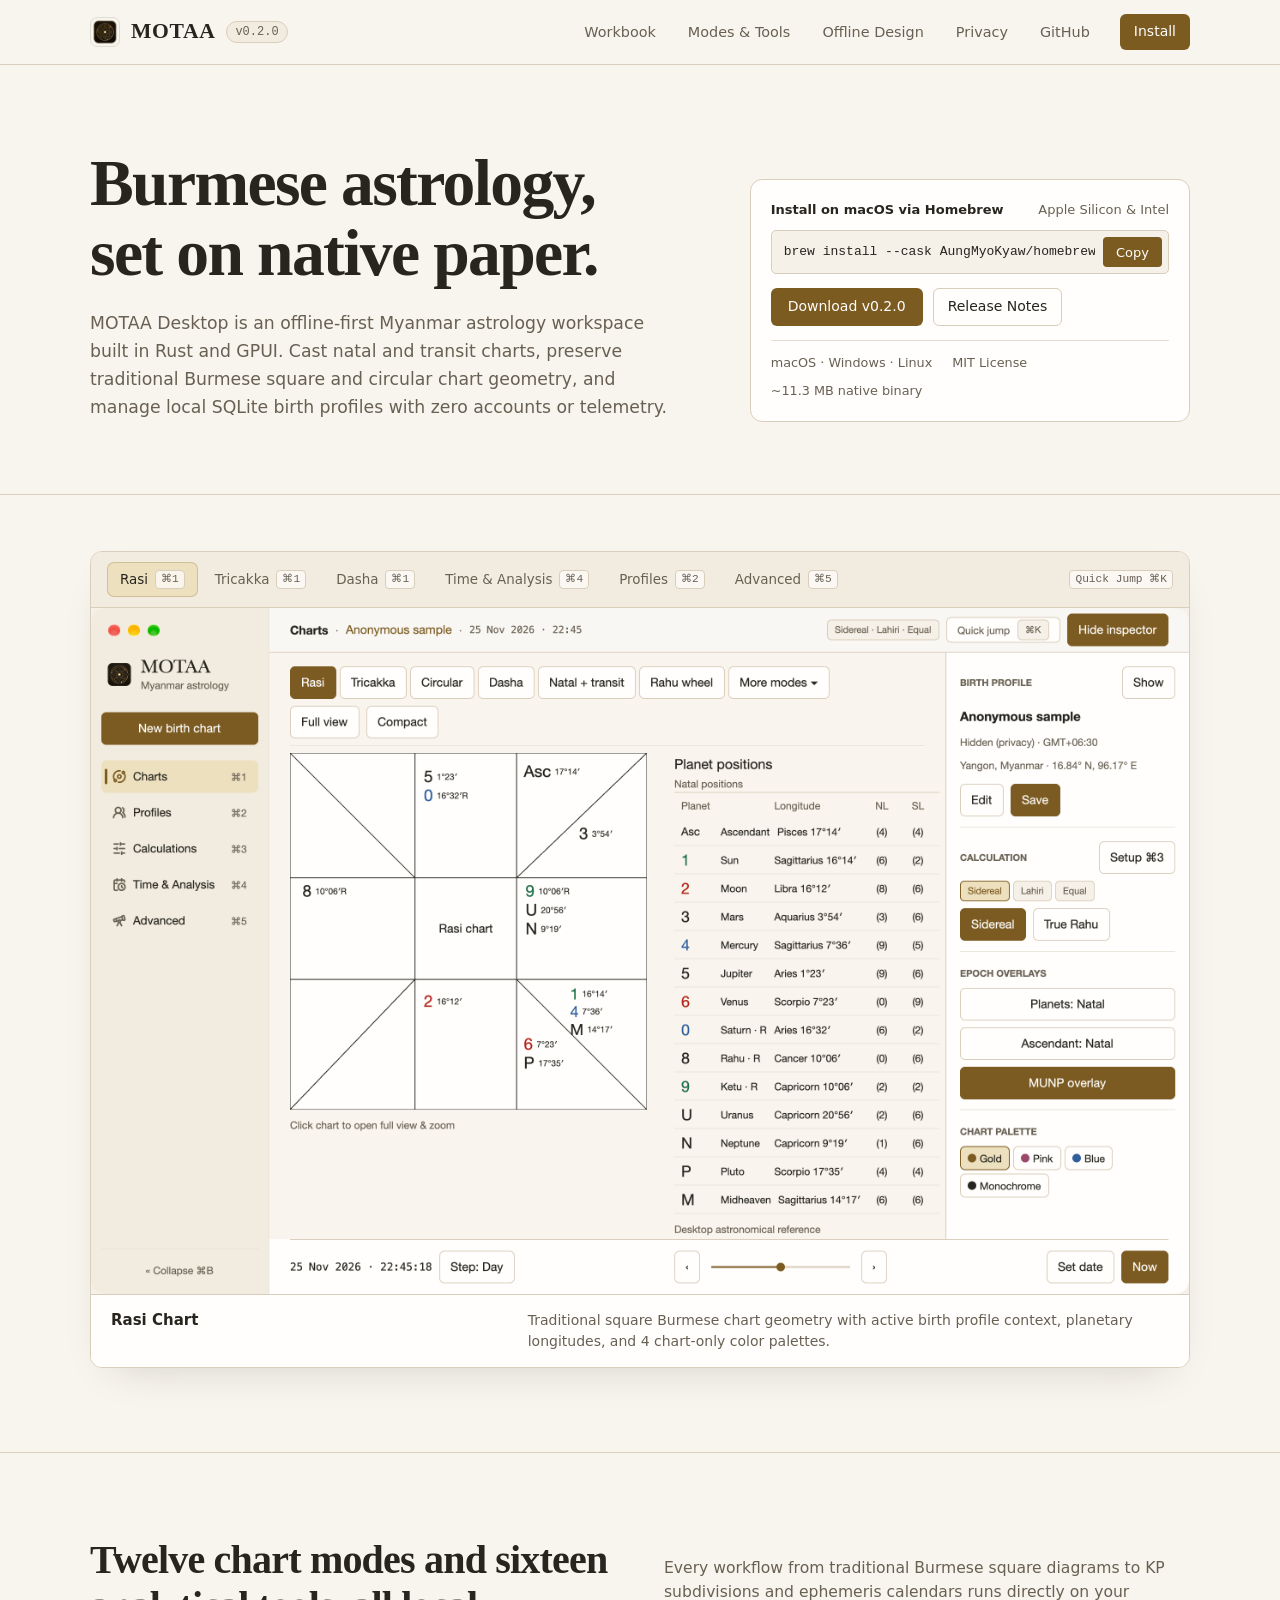
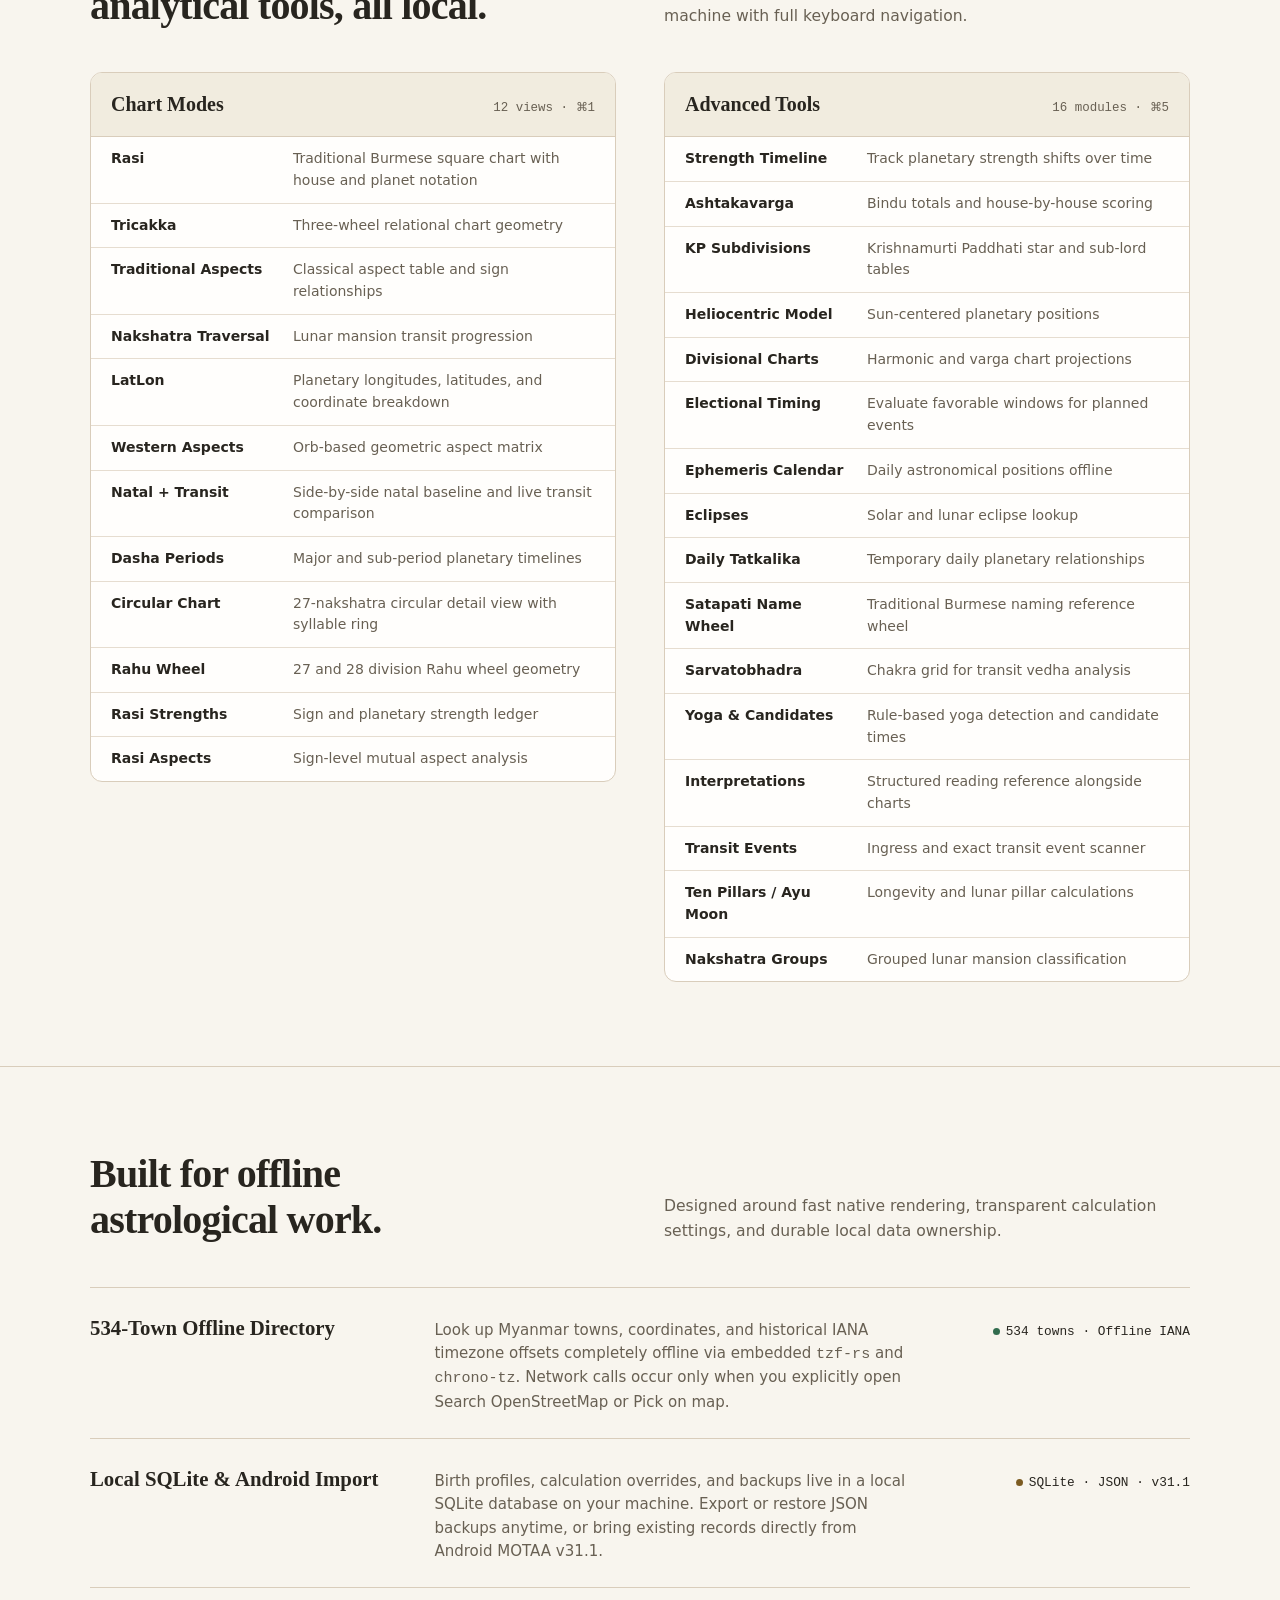
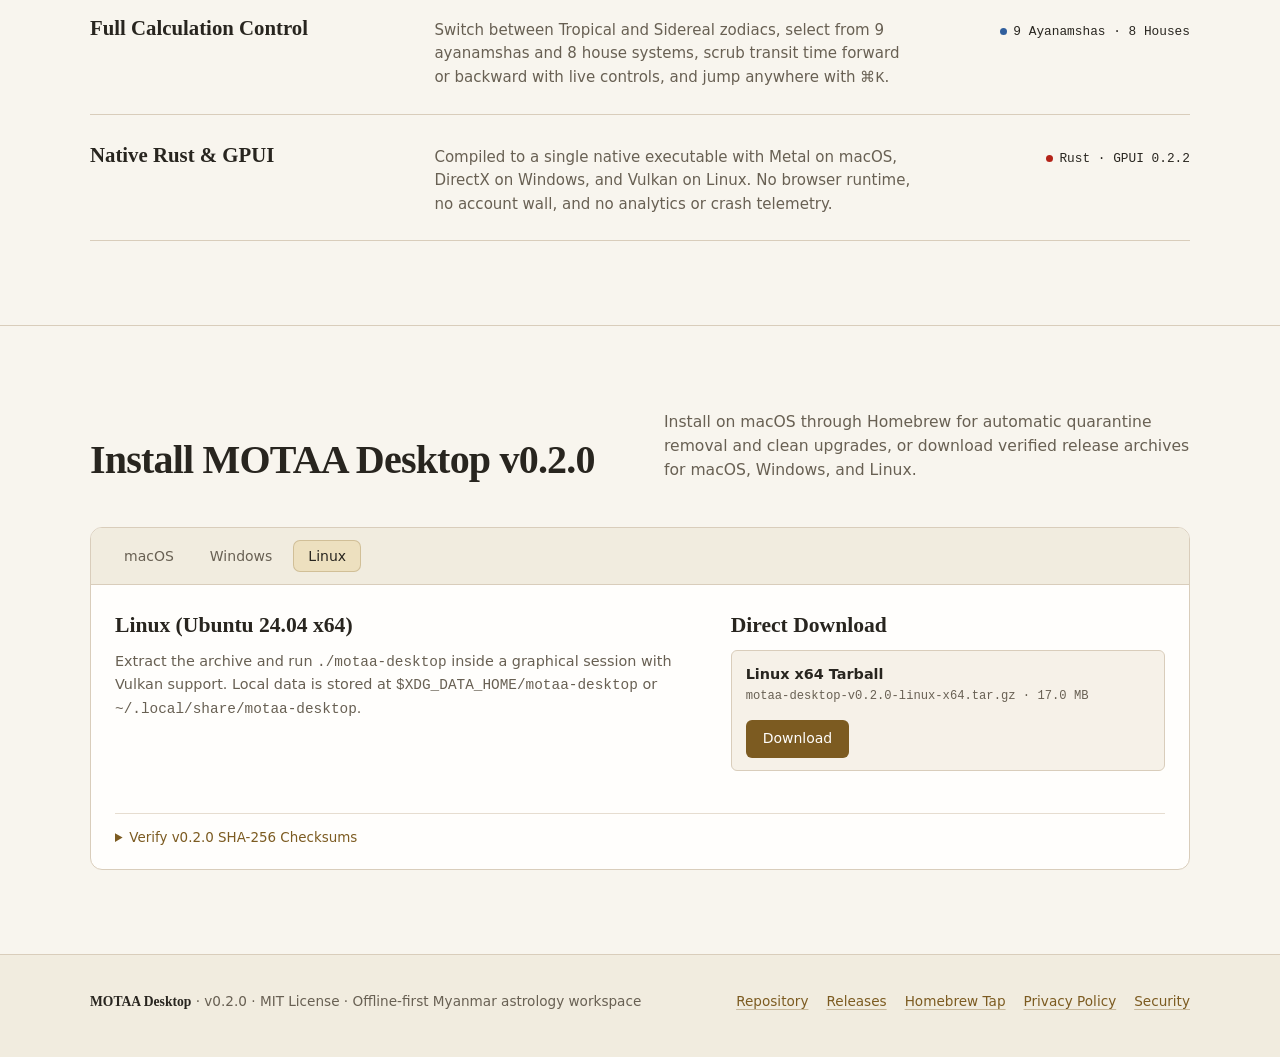
==== site/index.html @ 923d727e "feat(site): add product website and GitHub Pages deployment" ====
<!DOCTYPE html>
<html lang="en">
<head>
  <meta charset="UTF-8">
  <meta name="viewport" content="width=device-width, initial-scale=1.0">
  <title>MOTAA Desktop — Offline-First Myanmar Astrology Workspace</title>
  <meta name="description" content="MOTAA Desktop is a native, offline-first Myanmar astrology workspace built with Rust and GPUI for macOS, Windows, and Linux.">
  <meta property="og:title" content="MOTAA Desktop — Offline-First Myanmar Astrology Workspace">
  <meta property="og:description" content="Traditional Burmese chart geometry, 12 chart modes, 16 advanced tools, and a 534-town offline Myanmar directory in a native Rust and GPUI app.">
  <meta property="og:type" content="website">
  <link rel="icon" type="image/png" href="assets/app-icon-256.png">
  <link rel="stylesheet" href="styles.css">
</head>
<body>
  <header class="masthead">
    <div class="shell masthead-inner">
      <a class="brand" href="./">
        <img class="brand-icon" src="assets/app-icon-256.png" alt="" width="30" height="30">
        <span class="brand-wordmark">MOTAA</span>
        <span class="brand-version">v0.2.0</span>
      </a>
      <nav class="nav" aria-label="Primary">
        <a href="#workbook">Workbook</a>
        <a href="#modes">Modes &amp; Tools</a>
        <a href="#practice">Offline Design</a>
        <a href="privacy.html">Privacy</a>
        <a href="https://github.com/AungMyoKyaw/motaa-desktop" target="_blank" rel="noopener noreferrer">GitHub</a>
        <a class="nav-cta" href="#install">Install</a>
      </nav>
    </div>
  </header>

  <main>
    <section class="hero">
      <div class="shell hero-grid">
        <div>
          <h1>Burmese astrology, set on native paper.</h1>
          <p class="hero-lead">
            MOTAA Desktop is an offline-first Myanmar astrology workspace built in Rust and GPUI.
            Cast natal and transit charts, preserve traditional Burmese square and circular chart geometry,
            and manage local SQLite birth profiles with zero accounts or telemetry.
          </p>
        </div>

        <div class="hero-install-box" aria-label="Quick install">
          <div class="install-label">
            <strong>Install on macOS via Homebrew</strong>
            <span>Apple Silicon &amp; Intel</span>
          </div>
          <div class="brew-command-row">
            <code id="hero-brew-cmd">brew install --cask AungMyoKyaw/homebrew-tap/motaa-desktop</code>
            <button type="button" class="btn btn-copy" data-copy-target="hero-brew-cmd">Copy</button>
          </div>
          <div class="hero-actions">
            <a class="btn btn-primary" href="#install">Download v0.2.0</a>
            <a class="btn btn-secondary" href="https://github.com/AungMyoKyaw/motaa-desktop/releases/tag/v0.2.0" target="_blank" rel="noopener noreferrer">Release Notes</a>
          </div>
          <div class="hero-meta-strip">
            <span>macOS · Windows · Linux</span>
            <span>MIT License</span>
            <span>~11.3 MB native binary</span>
          </div>
        </div>
      </div>
    </section>

    <section id="workbook" class="workbook-section" aria-label="Interactive workspace preview">
      <div class="shell">
        <div class="workbook-frame">
          <div class="workbook-toolbar">
            <div class="workbook-tabs" role="tablist" aria-label="MOTAA Desktop workspaces">
              <button type="button" class="workbook-tab" role="tab" aria-selected="true"
                data-src="assets/01-rasi-chart.png"
                data-alt="MOTAA Desktop showing the traditional Rasi square chart with Burmese planetary notation"
                data-title="Rasi Chart"
                data-desc="Traditional square Burmese chart geometry with active birth profile context, planetary longitudes, and 4 chart-only color palettes.">
                Rasi <span class="kbd">⌘1</span>
              </button>
              <button type="button" class="workbook-tab" role="tab" aria-selected="false"
                data-src="assets/02-tricakka-chart.png"
                data-alt="MOTAA Desktop displaying the Tricakka chart layout and house divisions"
                data-title="Tricakka &amp; Circular Geometry"
                data-desc="Inspect Tricakka divisions, 27-nakshatra circular detail rings, and Rahu wheels without leaving the keyboard.">
                Tricakka <span class="kbd">⌘1</span>
              </button>
              <button type="button" class="workbook-tab" role="tab" aria-selected="false"
                data-src="assets/03-dasha-periods.png"
                data-alt="MOTAA Desktop Dasha periods timeline view showing major and sub-periods"
                data-title="Dasha Periods"
                data-desc="Trace planetary period sequences alongside natal placements with quiet gold row selection and tabular date alignment.">
                Dasha <span class="kbd">⌘1</span>
              </button>
              <button type="button" class="workbook-tab" role="tab" aria-selected="false"
                data-src="assets/04-time-analysis.png"
                data-alt="MOTAA Desktop Time and Analysis view with live transit scrubber"
                data-title="Time &amp; Analysis"
                data-desc="Independent transit and reference time navigator with live scrubbing controls (‹ / › / Now) and reference location override.">
                Time &amp; Analysis <span class="kbd">⌘4</span>
              </button>
              <button type="button" class="workbook-tab" role="tab" aria-selected="false"
                data-src="assets/05-profiles.png"
                data-alt="MOTAA Desktop Birth Profiles library with local SQLite storage"
                data-title="Birth Profiles"
                data-desc="Local SQLite profile library with JSON backup/restore, Android MOTAA v31.1 import, 534-town offline Myanmar directory, and IANA timezone lookup.">
                Profiles <span class="kbd">⌘2</span>
              </button>
              <button type="button" class="workbook-tab" role="tab" aria-selected="false"
                data-src="assets/06-advanced-tools.png"
                data-alt="MOTAA Desktop Advanced Tools workspace showing Ashtakavarga, KP, and ephemeris modules"
                data-title="Advanced Tools"
                data-desc="Sixteen specialized analytical modules including Ashtakavarga, KP subdivisions, Divisional charts, Ephemeris calendar, and Eclipses.">
                Advanced <span class="kbd">⌘5</span>
              </button>
            </div>
            <span class="kbd" title="Open Quick Jump command palette inside MOTAA Desktop">Quick Jump ⌘K</span>
          </div>

          <div class="workbook-stage">
            <img id="workbook-image"
              src="assets/01-rasi-chart.png"
              alt="MOTAA Desktop showing the traditional Rasi square chart with Burmese planetary notation"
              width="1440" height="900">
          </div>

          <div class="workbook-caption">
            <span id="workbook-title" class="workbook-caption-title">Rasi Chart</span>
            <p id="workbook-desc" class="workbook-caption-desc">
              Traditional square Burmese chart geometry with active birth profile context, planetary longitudes, and 4 chart-only color palettes.
            </p>
          </div>
        </div>
      </div>
    </section>

    <section id="modes" class="section">
      <div class="shell">
        <div class="section-head">
          <h2>Twelve chart modes and sixteen analytical tools, all local.</h2>
          <p class="section-intro">
            Every workflow from traditional Burmese square diagrams to KP subdivisions and ephemeris calendars runs directly on your machine with full keyboard navigation.
          </p>
        </div>

        <div class="ledger-grid">
          <div class="ledger">
            <div class="ledger-header">
              <h3>Chart Modes</h3>
              <span class="ledger-count">12 views · ⌘1</span>
            </div>
            <ul class="ledger-list">
              <li><span class="ledger-term">Rasi</span><span class="ledger-detail">Traditional Burmese square chart with house and planet notation</span></li>
              <li><span class="ledger-term">Tricakka</span><span class="ledger-detail">Three-wheel relational chart geometry</span></li>
              <li><span class="ledger-term">Traditional Aspects</span><span class="ledger-detail">Classical aspect table and sign relationships</span></li>
              <li><span class="ledger-term">Nakshatra Traversal</span><span class="ledger-detail">Lunar mansion transit progression</span></li>
              <li><span class="ledger-term">LatLon</span><span class="ledger-detail">Planetary longitudes, latitudes, and coordinate breakdown</span></li>
              <li><span class="ledger-term">Western Aspects</span><span class="ledger-detail">Orb-based geometric aspect matrix</span></li>
              <li><span class="ledger-term">Natal + Transit</span><span class="ledger-detail">Side-by-side natal baseline and live transit comparison</span></li>
              <li><span class="ledger-term">Dasha Periods</span><span class="ledger-detail">Major and sub-period planetary timelines</span></li>
              <li><span class="ledger-term">Circular Chart</span><span class="ledger-detail">27-nakshatra circular detail view with syllable ring</span></li>
              <li><span class="ledger-term">Rahu Wheel</span><span class="ledger-detail">27 and 28 division Rahu wheel geometry</span></li>
              <li><span class="ledger-term">Rasi Strengths</span><span class="ledger-detail">Sign and planetary strength ledger</span></li>
              <li><span class="ledger-term">Rasi Aspects</span><span class="ledger-detail">Sign-level mutual aspect analysis</span></li>
            </ul>
          </div>

          <div class="ledger">
            <div class="ledger-header">
              <h3>Advanced Tools</h3>
              <span class="ledger-count">16 modules · ⌘5</span>
            </div>
            <ul class="ledger-list">
              <li><span class="ledger-term">Strength Timeline</span><span class="ledger-detail">Track planetary strength shifts over time</span></li>
              <li><span class="ledger-term">Ashtakavarga</span><span class="ledger-detail">Bindu totals and house-by-house scoring</span></li>
              <li><span class="ledger-term">KP Subdivisions</span><span class="ledger-detail">Krishnamurti Paddhati star and sub-lord tables</span></li>
              <li><span class="ledger-term">Heliocentric Model</span><span class="ledger-detail">Sun-centered planetary positions</span></li>
              <li><span class="ledger-term">Divisional Charts</span><span class="ledger-detail">Harmonic and varga chart projections</span></li>
              <li><span class="ledger-term">Electional Timing</span><span class="ledger-detail">Evaluate favorable windows for planned events</span></li>
              <li><span class="ledger-term">Ephemeris Calendar</span><span class="ledger-detail">Daily astronomical positions offline</span></li>
              <li><span class="ledger-term">Eclipses</span><span class="ledger-detail">Solar and lunar eclipse lookup</span></li>
              <li><span class="ledger-term">Daily Tatkalika</span><span class="ledger-detail">Temporary daily planetary relationships</span></li>
              <li><span class="ledger-term">Satapati Name Wheel</span><span class="ledger-detail">Traditional Burmese naming reference wheel</span></li>
              <li><span class="ledger-term">Sarvatobhadra</span><span class="ledger-detail">Chakra grid for transit vedha analysis</span></li>
              <li><span class="ledger-term">Yoga &amp; Candidates</span><span class="ledger-detail">Rule-based yoga detection and candidate times</span></li>
              <li><span class="ledger-term">Interpretations</span><span class="ledger-detail">Structured reading reference alongside charts</span></li>
              <li><span class="ledger-term">Transit Events</span><span class="ledger-detail">Ingress and exact transit event scanner</span></li>
              <li><span class="ledger-term">Ten Pillars / Ayu Moon</span><span class="ledger-detail">Longevity and lunar pillar calculations</span></li>
              <li><span class="ledger-term">Nakshatra Groups</span><span class="ledger-detail">Grouped lunar mansion classification</span></li>
            </ul>
          </div>
        </div>
      </div>
    </section>

    <section id="practice" class="section">
      <div class="shell">
        <div class="section-head">
          <h2>Built for offline astrological work.</h2>
          <p class="section-intro">
            Designed around fast native rendering, transparent calculation settings, and durable local data ownership.
          </p>
        </div>

        <div class="practice-rows">
          <div class="practice-row">
            <h3>534-Town Offline Directory</h3>
            <p>
              Look up Myanmar towns, coordinates, and historical IANA timezone offsets completely offline via embedded
              <code>tzf-rs</code> and <code>chrono-tz</code>. Network calls occur only when you explicitly open
              Search OpenStreetMap or Pick on map.
            </p>
            <div class="practice-spec"><span class="spec-dot spec-dot--green"></span>534 towns · Offline IANA</div>
          </div>

          <div class="practice-row">
            <h3>Local SQLite &amp; Android Import</h3>
            <p>
              Birth profiles, calculation overrides, and backups live in a local SQLite database on your machine.
              Export or restore JSON backups anytime, or bring existing records directly from Android MOTAA v31.1.
            </p>
            <div class="practice-spec"><span class="spec-dot spec-dot--gold"></span>SQLite · JSON · v31.1</div>
          </div>

          <div class="practice-row">
            <h3>Full Calculation Control</h3>
            <p>
              Switch between Tropical and Sidereal zodiacs, select from 9 ayanamshas and 8 house systems,
              scrub transit time forward or backward with live controls, and jump anywhere with <code>⌘K</code>.
            </p>
            <div class="practice-spec"><span class="spec-dot spec-dot--blue"></span>9 Ayanamshas · 8 Houses</div>
          </div>

          <div class="practice-row">
            <h3>Native Rust &amp; GPUI</h3>
            <p>
              Compiled to a single native executable with Metal on macOS, DirectX on Windows, and Vulkan on Linux.
              No browser runtime, no account wall, and no analytics or crash telemetry.
            </p>
            <div class="practice-spec"><span class="spec-dot spec-dot--red"></span>Rust · GPUI 0.2.2</div>
          </div>
        </div>
      </div>
    </section>

    <section id="install" class="section">
      <div class="shell">
        <div class="section-head">
          <h2>Install MOTAA Desktop v0.2.0</h2>
          <p class="section-intro">
            Install on macOS through Homebrew for automatic quarantine removal and clean upgrades, or download verified release archives for macOS, Windows, and Linux.
          </p>
        </div>

        <div class="install-panel">
          <div class="os-tabs" role="tablist" aria-label="Operating system downloads">
            <button type="button" class="os-tab" role="tab" id="tab-macos" aria-selected="true" aria-controls="panel-macos" data-os="macos">macOS</button>
            <button type="button" class="os-tab" role="tab" id="tab-windows" aria-selected="false" aria-controls="panel-windows" data-os="windows">Windows</button>
            <button type="button" class="os-tab" role="tab" id="tab-linux" aria-selected="false" aria-controls="panel-linux" data-os="linux">Linux</button>
          </div>

          <div class="os-panel" id="panel-macos" role="tabpanel" aria-labelledby="tab-macos">
            <div class="os-grid">
              <div>
                <h3>Homebrew (Recommended)</h3>
                <p>
                  Installs <code>MOTAA Desktop.app</code> for Apple Silicon or Intel, verifies the release SHA-256 checksum,
                  and clears the macOS quarantine attribute automatically during postflight.
                </p>
                <div class="brew-command-row">
                  <code id="panel-brew-cmd">brew install --cask AungMyoKyaw/homebrew-tap/motaa-desktop</code>
                  <button type="button" class="btn btn-copy" data-copy-target="panel-brew-cmd">Copy</button>
                </div>
                <p style="margin-top: 12px; font-size: 0.84rem;">
                  Upgrade later with <code>brew upgrade --cask AungMyoKyaw/homebrew-tap/motaa-desktop</code>.
                  Also listed on <a href="https://aungmyokyaw.github.io/homebrew-tap/" target="_blank" rel="noopener noreferrer">AungMyoKyaw/homebrew-tap</a>.
                </p>
              </div>

              <div>
                <h3>Direct Archives</h3>
                <div class="asset-list">
                  <div class="asset-row">
                    <div class="asset-info">
                      <span class="asset-name">macOS Apple Silicon (arm64)</span>
                      <span class="asset-meta">motaa-desktop-v0.2.0-macos-arm64.zip · 11.3 MB</span>
                    </div>
                    <a class="btn btn-secondary" href="https://github.com/AungMyoKyaw/motaa-desktop/releases/download/v0.2.0/motaa-desktop-v0.2.0-macos-arm64.zip">Download</a>
                  </div>
                  <div class="asset-row">
                    <div class="asset-info">
                      <span class="asset-name">macOS Intel (x64)</span>
                      <span class="asset-meta">motaa-desktop-v0.2.0-macos-x64.zip · 11.7 MB</span>
                    </div>
                    <a class="btn btn-secondary" href="https://github.com/AungMyoKyaw/motaa-desktop/releases/download/v0.2.0/motaa-desktop-v0.2.0-macos-x64.zip">Download</a>
                  </div>
                </div>
                <div class="note-box" style="margin-top: 12px;">
                  <strong>Ad-hoc signed builds:</strong> If you download a ZIP directly instead of using Homebrew,
                  macOS Gatekeeper may require approval in <strong>System Settings → Privacy &amp; Security → Open Anyway</strong>.
                </div>
              </div>
            </div>
          </div>

          <div class="os-panel" id="panel-windows" role="tabpanel" aria-labelledby="tab-windows" hidden>
            <div class="os-grid">
              <div>
                <h3>Windows x64</h3>
                <p>
                  Extract the portable ZIP and run <code>motaa-desktop.exe</code>, or install via the MSIX package.
                  Local profiles are stored in <code>%LOCALAPPDATA%\MOTAA Desktop</code>.
                </p>
                <div class="note-box">
                  <strong>SmartScreen note:</strong> Unsigned portable builds may prompt Windows SmartScreen on first launch.
                  Choose <strong>More info → Run anyway</strong> after verifying the SHA-256 checksum below.
                </div>
              </div>

              <div>
                <h3>Direct Downloads</h3>
                <div class="asset-list">
                  <div class="asset-row">
                    <div class="asset-info">
                      <span class="asset-name">Windows x64 Portable ZIP</span>
                      <span class="asset-meta">motaa-desktop-v0.2.0-windows-x64.zip · 12.1 MB</span>
                    </div>
                    <a class="btn btn-primary" href="https://github.com/AungMyoKyaw/motaa-desktop/releases/download/v0.2.0/motaa-desktop-v0.2.0-windows-x64.zip">Download</a>
                  </div>
                  <div class="asset-row">
                    <div class="asset-info">
                      <span class="asset-name">Windows x64 MSIX Package</span>
                      <span class="asset-meta">motaa-desktop-v0.2.0-windows-x64.msix · 12.2 MB</span>
                    </div>
                    <a class="btn btn-secondary" href="https://github.com/AungMyoKyaw/motaa-desktop/releases/download/v0.2.0/motaa-desktop-v0.2.0-windows-x64.msix">Download</a>
                  </div>
                </div>
              </div>
            </div>
          </div>

          <div class="os-panel" id="panel-linux" role="tabpanel" aria-labelledby="tab-linux" hidden>
            <div class="os-grid">
              <div>
                <h3>Linux (Ubuntu 24.04 x64)</h3>
                <p>
                  Extract the archive and run <code>./motaa-desktop</code> inside a graphical session with Vulkan support.
                  Local data is stored at <code>$XDG_DATA_HOME/motaa-desktop</code> or <code>~/.local/share/motaa-desktop</code>.
                </p>
              </div>

              <div>
                <h3>Direct Download</h3>
                <div class="asset-list">
                  <div class="asset-row">
                    <div class="asset-info">
                      <span class="asset-name">Linux x64 Tarball</span>
                      <span class="asset-meta">motaa-desktop-v0.2.0-linux-x64.tar.gz · 17.0 MB</span>
                    </div>
                    <a class="btn btn-primary" href="https://github.com/AungMyoKyaw/motaa-desktop/releases/download/v0.2.0/motaa-desktop-v0.2.0-linux-x64.tar.gz">Download</a>
                  </div>
                </div>
              </div>
            </div>
          </div>

          <div style="padding: 0 24px 20px;">
            <details class="checksum-details">
              <summary>Verify v0.2.0 SHA-256 Checksums</summary>
              <pre class="checksum-pre">3d6e66aac412f4d4b8e61780b61dd217d8e90553f00c2dbfd68cd8252452b870  motaa-desktop-v0.2.0-macos-arm64.zip
81d60bdaf6c725efa5a3256e40a90727ca1bb7e44327f8f98810f52f9bcac150  motaa-desktop-v0.2.0-macos-x64.zip
9434c10c971d588457765ca9ede309fd4570d37bdb69b88cc7ac5bf2fdc9dfe6  motaa-desktop-v0.2.0-windows-x64.zip
8c429da8f8c7c631980e578df3fe6354d46aff450fde118a2ea4f104a071a605  motaa-desktop-v0.2.0-windows-x64.msix
eeba48a86d2161e7c3214bb5e9fef02394b1238e09f61f01e2ce0f6cace384b2  motaa-desktop-v0.2.0-linux-x64.tar.gz</pre>
            </details>
          </div>
        </div>
      </div>
    </section>
  </main>

  <footer class="colophon">
    <div class="shell colophon-inner">
      <div>
        <strong style="font-family: var(--font-wordmark); color: var(--ink);">MOTAA Desktop</strong>
        · v0.2.0 · MIT License · Offline-first Myanmar astrology workspace
      </div>
      <div class="colophon-links">
        <a href="https://github.com/AungMyoKyaw/motaa-desktop" target="_blank" rel="noopener noreferrer">Repository</a>
        <a href="https://github.com/AungMyoKyaw/motaa-desktop/releases" target="_blank" rel="noopener noreferrer">Releases</a>
        <a href="https://aungmyokyaw.github.io/homebrew-tap/" target="_blank" rel="noopener noreferrer">Homebrew Tap</a>
        <a href="privacy.html">Privacy Policy</a>
        <a href="https://github.com/AungMyoKyaw/motaa-desktop/blob/master/SECURITY.md" target="_blank" rel="noopener noreferrer">Security</a>
      </div>
    </div>
  </footer>

  <script src="app.js" defer></script>
</body>
</html>
---- site/styles.css ----
/* MOTAA Desktop — The Desktop Chart Workbook (DESIGN.md) */
:root {
  --bg: #F8F5EE;
  --paper: #FFFEFC;
  --rail: #F1ECDF;
  --soft: #F6F1E8;
  --ink: #28251F;
  --muted: #686053;
  --line: #D9CDBB;
  --line-subtle: #E6DDD0;
  --primary: #7C5B21;
  --primary-hover: #694A17;
  --primary-pressed: #523A13;
  --selected: #EDE0BF;
  --data-red: #B42318;
  --data-green: #326C4E;
  --data-blue: #315F9D;
  --focus: #7C5B21;
  --font-wordmark: "Baskerville", "Iowan Old Style", "Palatino Linotype", Georgia, serif;
  --font-body: "Helvetica Neue", -apple-system, BlinkMacSystemFont, "Myanmar Sangam MN", system-ui, sans-serif;
  --font-mono: ui-monospace, "SF Mono", "JetBrains Mono", Menlo, Monaco, Consolas, monospace;
  --radius-control: 6px;
  --radius-field: 5px;
  --radius-nav: 7px;
  --radius-panel: 12px;
  --max-width: 1180px;
  --gutter: clamp(20px, 4vw, 40px);
}
*, *::before, *::after { box-sizing: border-box; }
html {
  scroll-behavior: smooth;
  background-color: var(--bg);
  color: var(--ink);
  font-family: var(--font-body);
  font-size: 16px;
  line-height: 1.55;
  -webkit-font-smoothing: antialiased;
  text-rendering: optimizeLegibility;
}
body { margin: 0; background-color: var(--bg); color: var(--ink); min-height: 100vh; }
::selection { background-color: var(--selected); color: var(--ink); }
::-webkit-scrollbar { width: 10px; height: 10px; }
::-webkit-scrollbar-track { background: var(--rail); }
::-webkit-scrollbar-thumb { background: var(--line); border: 2px solid var(--rail); border-radius: 999px; }
::-webkit-scrollbar-thumb:hover { background: var(--primary); }
:focus-visible { outline: 2px solid var(--focus); outline-offset: 2px; }
a {
  color: var(--primary);
  text-decoration: underline;
  text-decoration-color: rgba(124, 91, 33, 0.35);
  text-underline-offset: 3px;
  transition: color 140ms ease, text-decoration-color 140ms ease;
}
a:hover { color: var(--primary-hover); text-decoration-color: var(--primary-hover); }
.shell { width: 100%; max-width: var(--max-width); margin: 0 auto; padding-inline: var(--gutter); }

/* Masthead */
.masthead {
  position: sticky; top: 0; z-index: 40;
  background-color: rgba(248, 245, 238, 0.94);
  backdrop-filter: blur(8px);
  -webkit-backdrop-filter: blur(8px);
  border-bottom: 1px solid var(--line);
}
.masthead-inner { display: flex; align-items: center; justify-content: space-between; gap: 20px; min-height: 64px; }
.brand { display: inline-flex; align-items: center; gap: 11px; text-decoration: none; color: var(--ink); }
.brand:hover { color: var(--ink); }
.brand-icon { width: 30px; height: 30px; border-radius: 7px; display: block; border: 1px solid rgba(40, 37, 31, 0.12); }
.brand-wordmark { font-family: var(--font-wordmark); font-size: 1.35rem; font-weight: 600; letter-spacing: 0.03em; line-height: 1; }
.brand-version {
  font-family: var(--font-mono); font-variant-numeric: tabular-nums; font-size: 0.75rem;
  color: var(--muted); background: var(--rail); border: 1px solid var(--line);
  border-radius: 999px; padding: 2px 8px; line-height: 1.4;
}
.nav { display: flex; align-items: center; gap: clamp(14px, 2.2vw, 28px); flex-wrap: wrap; }
.nav a { color: var(--muted); text-decoration: none; font-size: 0.9rem; font-weight: 500; padding: 6px 2px; }
.nav a:hover { color: var(--ink); }
.nav a.nav-cta {
  color: var(--paper); background-color: var(--primary);
  padding: 7px 14px; border-radius: var(--radius-control); font-size: 0.875rem;
}
.nav a.nav-cta:hover { background-color: var(--primary-hover); color: var(--paper); }

/* Hero */
.hero { padding-top: clamp(44px, 7vw, 84px); padding-bottom: clamp(40px, 6vw, 72px); border-bottom: 1px solid var(--line); }
.hero-grid { display: grid; grid-template-columns: minmax(0, 1.15fr) minmax(0, 0.85fr); gap: clamp(28px, 5vw, 64px); align-items: end; }
.hero h1 {
  font-family: var(--font-wordmark); font-size: clamp(2.4rem, 5.2vw, 4.1rem);
  font-weight: 600; line-height: 1.06; letter-spacing: -0.025em; margin: 0; color: var(--ink); text-wrap: balance;
}
.hero-lead { margin: 22px 0 0; max-width: 58ch; font-size: clamp(1rem, 1.35vw, 1.125rem); line-height: 1.62; color: var(--muted); }
.hero-install-box { background: var(--paper); border: 1px solid var(--line); border-radius: var(--radius-panel); padding: 20px; }
.install-label { display: flex; align-items: center; justify-content: space-between; gap: 12px; margin-bottom: 10px; font-size: 0.8125rem; color: var(--muted); }
.install-label strong { color: var(--ink); font-weight: 600; }
.brew-command-row {
  display: flex; align-items: stretch; gap: 8px;
  background: var(--soft); border: 1px solid var(--line); border-radius: var(--radius-field);
  padding: 6px 6px 6px 12px;
}
.brew-command-row code {
  flex: 1; min-width: 0; overflow-x: auto; white-space: nowrap;
  font-family: var(--font-mono); font-size: 0.8125rem; line-height: 30px; color: var(--ink); scrollbar-width: none;
}
.brew-command-row code::-webkit-scrollbar { display: none; }
.btn {
  display: inline-flex; align-items: center; justify-content: center; gap: 8px;
  font-family: var(--font-body); font-size: 0.875rem; font-weight: 500;
  border-radius: var(--radius-control); cursor: pointer; border: 1px solid transparent;
  text-decoration: none; transition: background-color 140ms ease, border-color 140ms ease, color 140ms ease, transform 120ms ease;
}
.btn:active { transform: translateY(1px); }
.btn-primary { background-color: var(--primary); color: var(--paper); height: 38px; padding: 0 16px; }
.btn-primary:hover { background-color: var(--primary-hover); color: var(--paper); }
.btn-secondary { background-color: var(--paper); color: var(--ink); border-color: var(--line); height: 38px; padding: 0 14px; }
.btn-secondary:hover { background-color: var(--rail); color: var(--ink); }
.btn-copy { height: 30px; padding: 0 12px; font-size: 0.8125rem; background: var(--primary); color: var(--paper); border-radius: 4px; flex-shrink: 0; }
.btn-copy:hover { background: var(--primary-hover); }
.btn-copy[data-copied="true"] { background: var(--data-green); }
.hero-actions { display: flex; flex-wrap: wrap; gap: 10px; margin-top: 14px; }
.hero-meta-strip {
  display: flex; flex-wrap: wrap; gap: 8px 20px; margin-top: 14px; padding-top: 12px;
  border-top: 1px solid var(--line-subtle); font-size: 0.8rem; color: var(--muted); font-variant-numeric: tabular-nums;
}

/* Workbook Showcase */
.workbook-section { padding-top: clamp(32px, 5vw, 56px); padding-bottom: clamp(48px, 7vw, 84px); border-bottom: 1px solid var(--line); }
.workbook-frame {
  background: var(--paper); border: 1px solid var(--line); border-radius: var(--radius-panel);
  overflow: hidden; box-shadow: 0 18px 42px -24px rgba(40, 37, 31, 0.22);
}
.workbook-toolbar {
  display: flex; align-items: center; justify-content: space-between; gap: 16px;
  padding: 10px 16px; background: var(--rail); border-bottom: 1px solid var(--line); flex-wrap: wrap;
}
.workbook-tabs { display: flex; align-items: center; gap: 4px; flex-wrap: wrap; }
.workbook-tab {
  display: inline-flex; align-items: center; gap: 7px; padding: 7px 12px;
  border-radius: var(--radius-nav); border: 1px solid transparent; background: transparent;
  color: var(--muted); font-family: var(--font-body); font-size: 0.84rem; font-weight: 500; cursor: pointer;
  transition: background-color 140ms ease, color 140ms ease, border-color 140ms ease;
}
.workbook-tab:hover { color: var(--ink); background: rgba(237, 224, 191, 0.45); }
.workbook-tab[aria-selected="true"] { background: var(--selected); color: var(--ink); border-color: rgba(124, 91, 33, 0.25); }
.kbd {
  font-family: var(--font-mono); font-size: 0.7rem; font-variant-numeric: tabular-nums; color: var(--muted);
  background: rgba(255, 254, 252, 0.72); border: 1px solid var(--line); border-radius: 4px; padding: 1px 5px; line-height: 1.3;
}
.workbook-stage { position: relative; background: var(--soft); aspect-ratio: 16 / 10; overflow: hidden; }
.workbook-stage img {
  width: 100%; height: 100%; object-fit: cover; object-position: top center; display: block;
  transition: opacity 220ms cubic-bezier(0.16, 1, 0.3, 1);
}
.workbook-stage img.is-fading { opacity: 0.35; }
.workbook-caption {
  display: flex; align-items: baseline; justify-content: space-between; gap: 16px;
  padding: 14px 20px; background: var(--paper); border-top: 1px solid var(--line); flex-wrap: wrap;
}
.workbook-caption-title { font-weight: 600; font-size: 0.9375rem; color: var(--ink); }
.workbook-caption-desc { margin: 0; font-size: 0.875rem; color: var(--muted); max-width: 72ch; }

/* Sections & Ledgers */
.section { padding-block: clamp(48px, 7vw, 84px); border-bottom: 1px solid var(--line); }
.section-head {
  display: grid; grid-template-columns: minmax(0, 1fr) minmax(0, 1fr);
  gap: clamp(16px, 4vw, 48px); align-items: end; margin-bottom: clamp(28px, 4vw, 44px);
}
.section h2 {
  font-family: var(--font-wordmark); font-size: clamp(1.75rem, 3.2vw, 2.5rem);
  font-weight: 600; line-height: 1.14; letter-spacing: -0.02em; margin: 0; color: var(--ink); text-wrap: balance;
}
.section-intro { margin: 0; color: var(--muted); font-size: 0.975rem; max-width: 60ch; }
.ledger-grid { display: grid; grid-template-columns: repeat(2, minmax(0, 1fr)); gap: clamp(24px, 4vw, 48px); align-items: start; }
.ledger { background: var(--paper); border: 1px solid var(--line); border-radius: var(--radius-panel); overflow: hidden; }
.ledger-header {
  display: flex; align-items: baseline; justify-content: space-between; gap: 12px;
  padding: 16px 20px; background: var(--rail); border-bottom: 1px solid var(--line);
}
.ledger-header h3 { font-family: var(--font-wordmark); font-size: 1.25rem; font-weight: 600; margin: 0; color: var(--ink); }
.ledger-count { font-family: var(--font-mono); font-variant-numeric: tabular-nums; font-size: 0.78rem; color: var(--muted); }
.ledger-list { list-style: none; margin: 0; padding: 0; }
.ledger-list li {
  display: grid; grid-template-columns: minmax(0, 170px) minmax(0, 1fr); gap: 12px;
  padding: 11px 20px; border-bottom: 1px solid var(--line-subtle); font-size: 0.875rem; align-items: baseline;
}
.ledger-list li:last-child { border-bottom: none; }
.ledger-term { font-weight: 600; color: var(--ink); }
.ledger-detail { color: var(--muted); }

/* Practice Rows */
.practice-rows { border-top: 1px solid var(--line); }
.practice-row {
  display: grid; grid-template-columns: minmax(0, 0.9fr) minmax(0, 1.4fr) minmax(0, 0.7fr);
  gap: clamp(16px, 3vw, 36px); padding-block: 24px; border-bottom: 1px solid var(--line); align-items: baseline;
}
.practice-row h3 { font-family: var(--font-wordmark); font-size: 1.3rem; font-weight: 600; margin: 0; color: var(--ink); }
.practice-row p { margin: 0; color: var(--muted); font-size: 0.94rem; max-width: 62ch; }
.practice-spec { font-family: var(--font-mono); font-variant-numeric: tabular-nums; font-size: 0.8rem; color: var(--ink); text-align: right; }
.spec-dot { display: inline-block; width: 7px; height: 7px; border-radius: 50%; margin-right: 6px; vertical-align: middle; }
.spec-dot--green { background-color: var(--data-green); }
.spec-dot--blue { background-color: var(--data-blue); }
.spec-dot--gold { background-color: var(--primary); }
.spec-dot--red { background-color: var(--data-red); }

/* Install Panel */
.install-panel { background: var(--paper); border: 1px solid var(--line); border-radius: var(--radius-panel); overflow: hidden; }
.os-tabs { display: flex; align-items: center; gap: 6px; padding: 12px 18px; background: var(--rail); border-bottom: 1px solid var(--line); flex-wrap: wrap; }
.os-tab {
  padding: 7px 14px; border-radius: var(--radius-nav); border: 1px solid transparent; background: transparent;
  color: var(--muted); font-family: var(--font-body); font-size: 0.875rem; font-weight: 500; cursor: pointer;
}
.os-tab:hover { color: var(--ink); background: rgba(237, 224, 191, 0.45); }
.os-tab[aria-selected="true"] { background: var(--selected); color: var(--ink); border-color: rgba(124, 91, 33, 0.25); }
.os-panel { padding: 24px; }
.os-panel[hidden] { display: none; }
.os-grid { display: grid; grid-template-columns: minmax(0, 1.15fr) minmax(0, 0.85fr); gap: 28px; align-items: start; }
.os-panel h3 { font-family: var(--font-wordmark); font-size: 1.35rem; font-weight: 600; margin: 0 0 8px; }
.os-panel p { margin: 0 0 14px; color: var(--muted); font-size: 0.9rem; max-width: 62ch; }
.asset-list { display: flex; flex-direction: column; gap: 10px; }
.asset-row {
  display: flex; align-items: center; justify-content: space-between; gap: 14px;
  padding: 12px 14px; background: var(--soft); border: 1px solid var(--line); border-radius: var(--radius-control); flex-wrap: wrap;
}
.asset-info { display: flex; flex-direction: column; gap: 2px; }
.asset-name { font-weight: 600; font-size: 0.9rem; color: var(--ink); }
.asset-meta { font-family: var(--font-mono); font-variant-numeric: tabular-nums; font-size: 0.76rem; color: var(--muted); }
.checksum-details { margin-top: 18px; padding-top: 14px; border-top: 1px solid var(--line-subtle); }
.checksum-details summary { cursor: pointer; font-size: 0.84rem; font-weight: 500; color: var(--primary); }
.checksum-pre {
  margin: 10px 0 0; padding: 12px 14px; background: var(--soft); border: 1px solid var(--line);
  border-radius: var(--radius-field); font-family: var(--font-mono); font-size: 0.75rem; line-height: 1.65; overflow-x: auto; color: var(--ink);
}
.note-box {
  padding: 14px 16px; background: var(--soft); border: 1px solid var(--line);
  border-radius: var(--radius-control); font-size: 0.85rem; color: var(--muted);
}
.note-box strong { color: var(--ink); }
.note-box code { font-family: var(--font-mono); font-size: 0.79rem; color: var(--ink); }

/* Footer */
.colophon { padding-block: 36px 48px; background: var(--rail); }
.colophon-inner { display: flex; align-items: center; justify-content: space-between; gap: 18px; flex-wrap: wrap; font-size: 0.85rem; color: var(--muted); }
.colophon-links { display: flex; align-items: center; gap: 18px; flex-wrap: wrap; }

/* Privacy */
.doc-page { padding-block: clamp(40px, 6vw, 72px); }
.doc-paper { background: var(--paper); border: 1px solid var(--line); border-radius: var(--radius-panel); padding: clamp(24px, 5vw, 48px); max-width: 760px; }
.doc-paper h1 { font-family: var(--font-wordmark); font-size: clamp(1.9rem, 3.5vw, 2.6rem); margin: 0 0 8px; line-height: 1.12; }
.doc-paper h2 { font-family: var(--font-wordmark); font-size: 1.35rem; margin: 28px 0 10px; padding-top: 18px; border-top: 1px solid var(--line-subtle); }
.doc-paper p, .doc-paper li { color: var(--muted); font-size: 0.95rem; max-width: 68ch; }
.doc-paper code { font-family: var(--font-mono); font-size: 0.82rem; background: var(--soft); padding: 2px 5px; border-radius: 4px; color: var(--ink); }

@media (max-width: 920px) {
  .hero-grid, .section-head, .ledger-grid, .os-grid, .practice-row { grid-template-columns: minmax(0, 1fr); }
  .practice-spec { text-align: left; }
  .ledger-list li { grid-template-columns: minmax(0, 1fr); gap: 3px; }
}
@media (max-width: 600px) {
  .nav { gap: 12px; }
  .workbook-stage { aspect-ratio: 4 / 3; }
  .os-panel { padding: 18px; }
}
@media (prefers-reduced-motion: reduce) {
  html { scroll-behavior: auto; }
  *, *::before, *::after { transition-duration: 0.01ms !important; animation-duration: 0.01ms !important; }
}
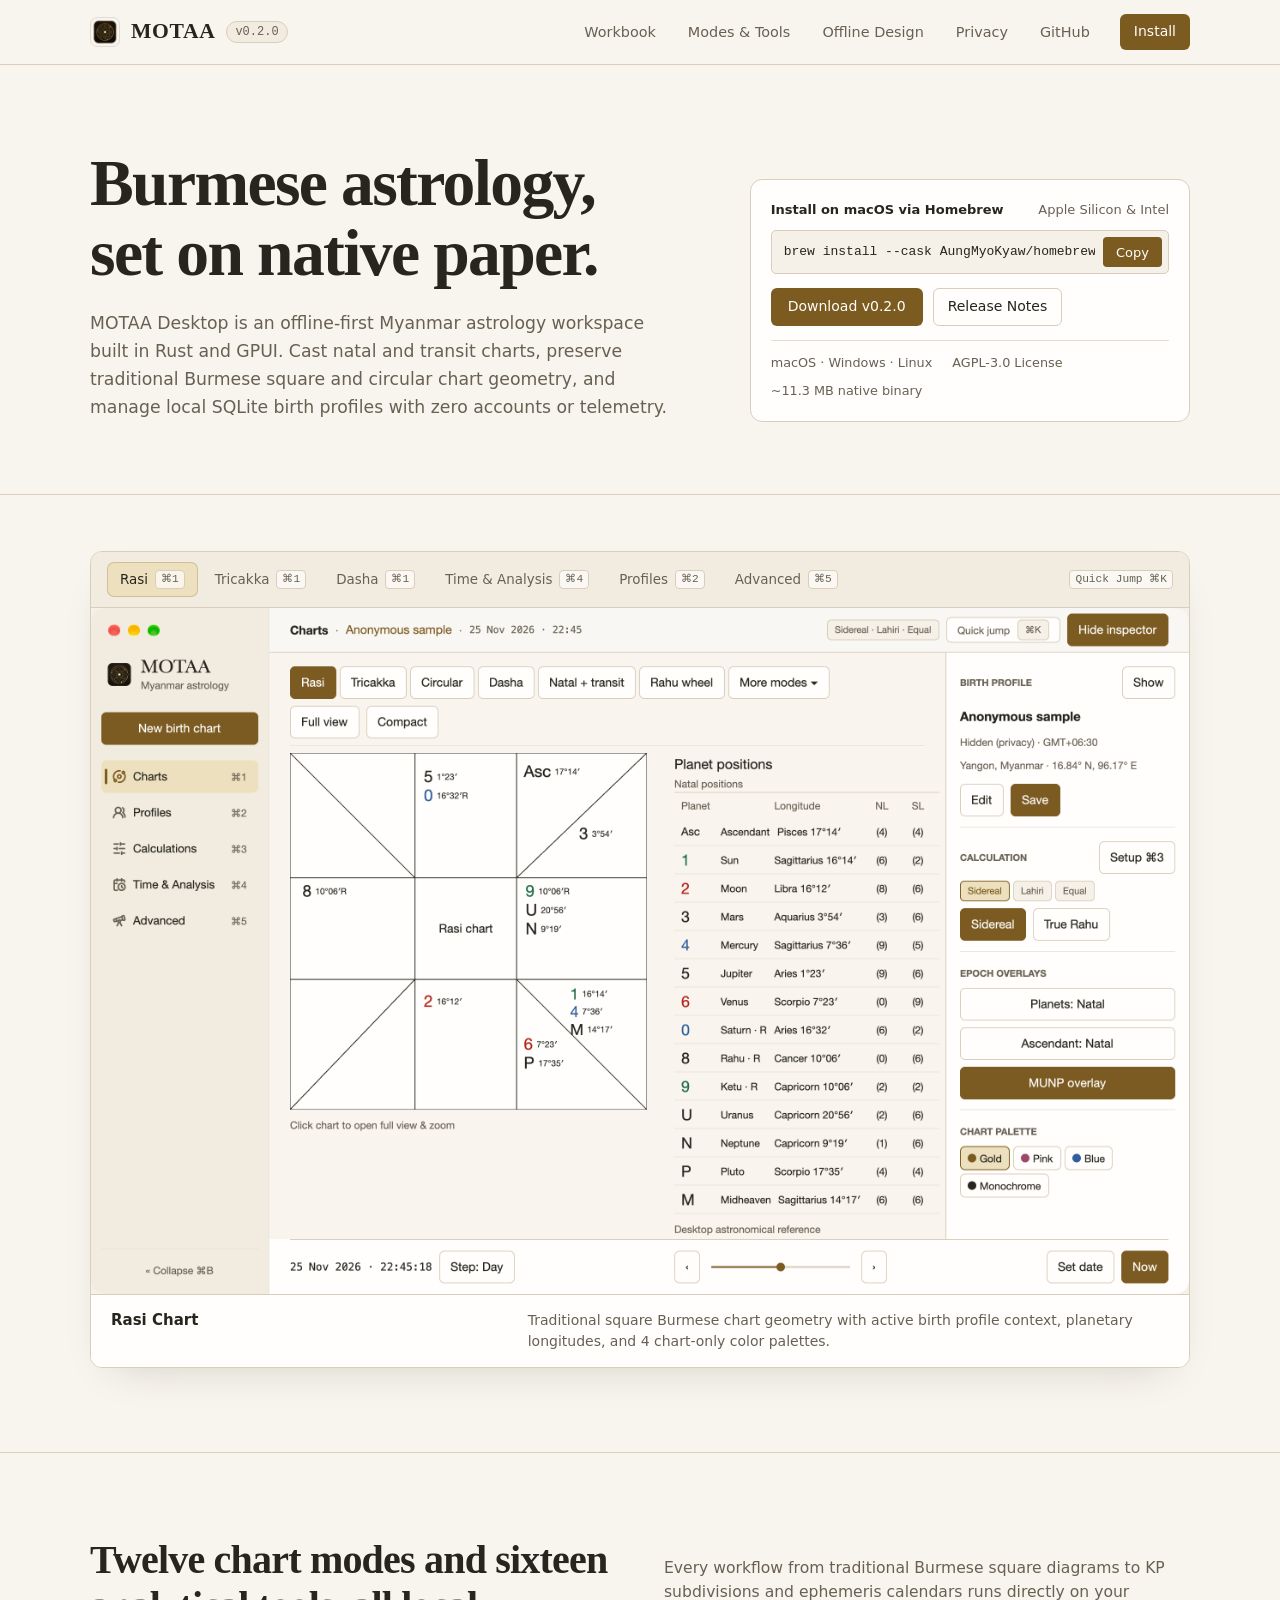
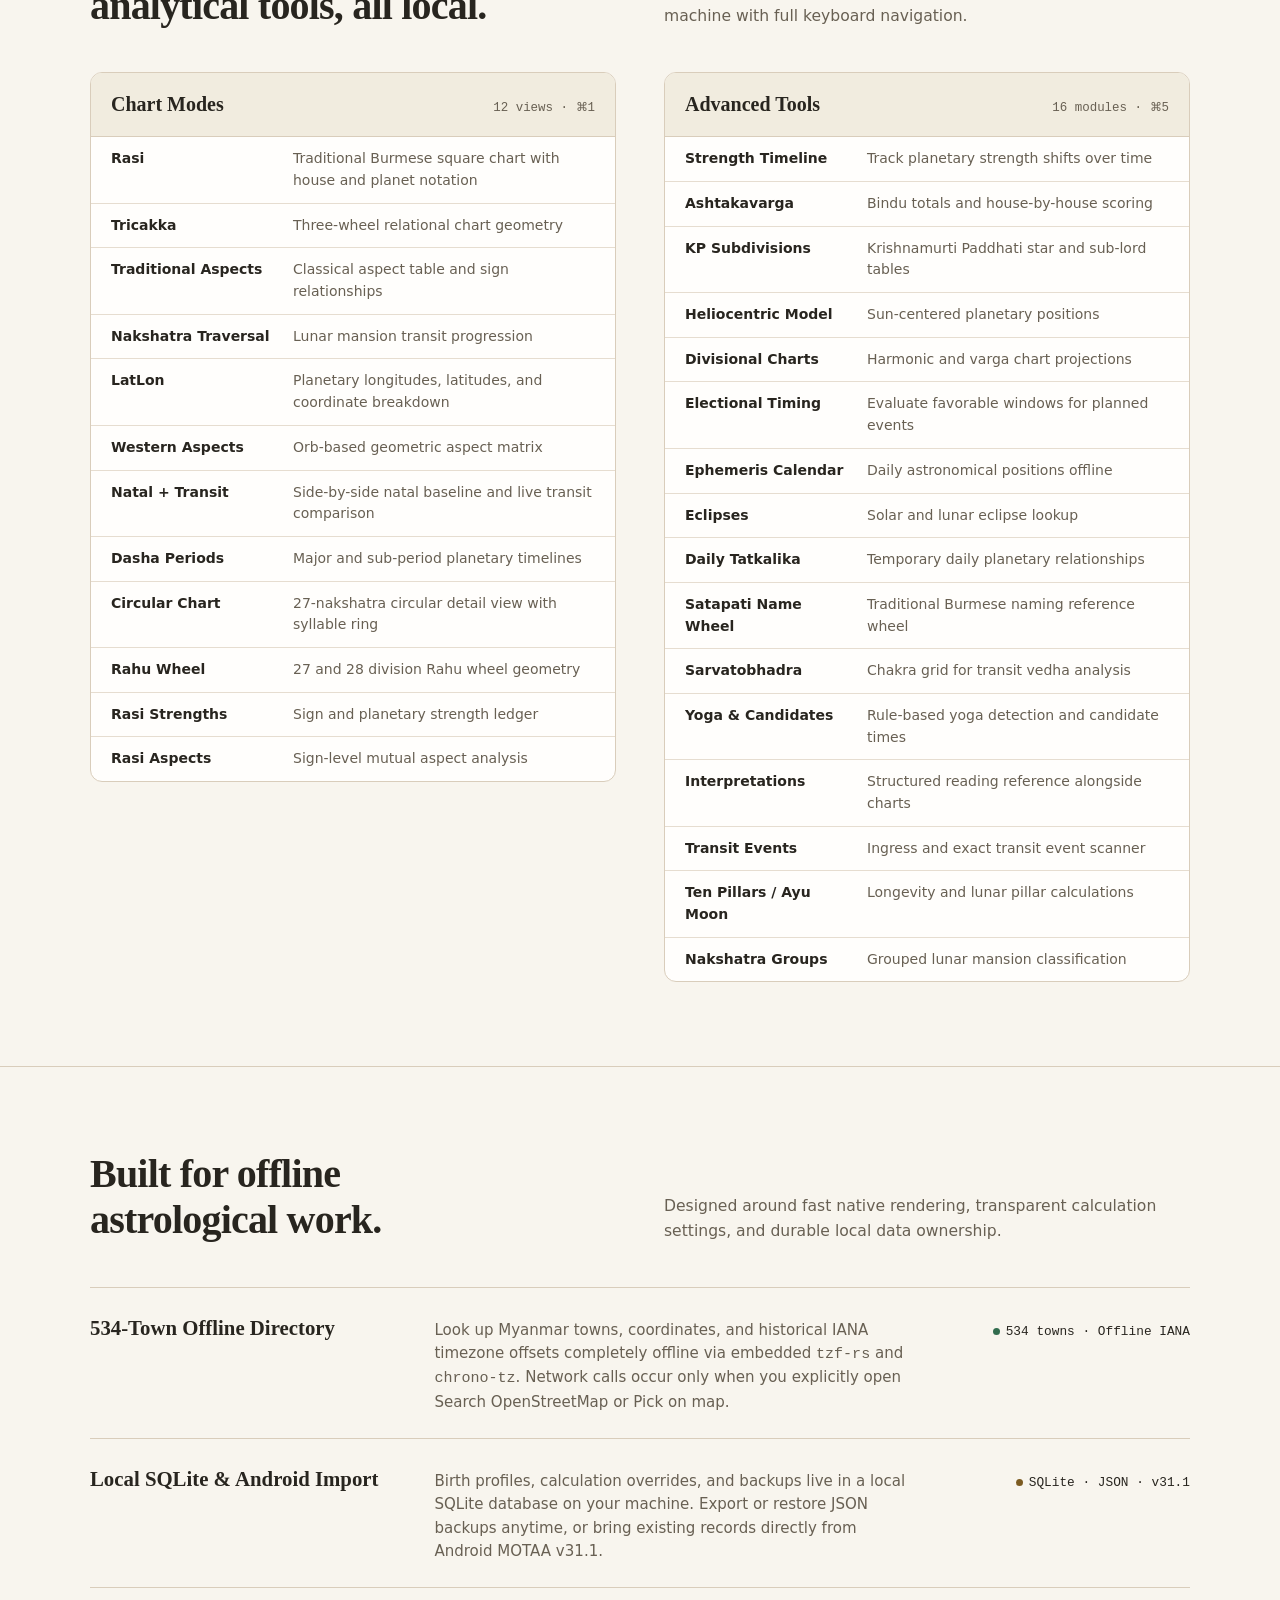
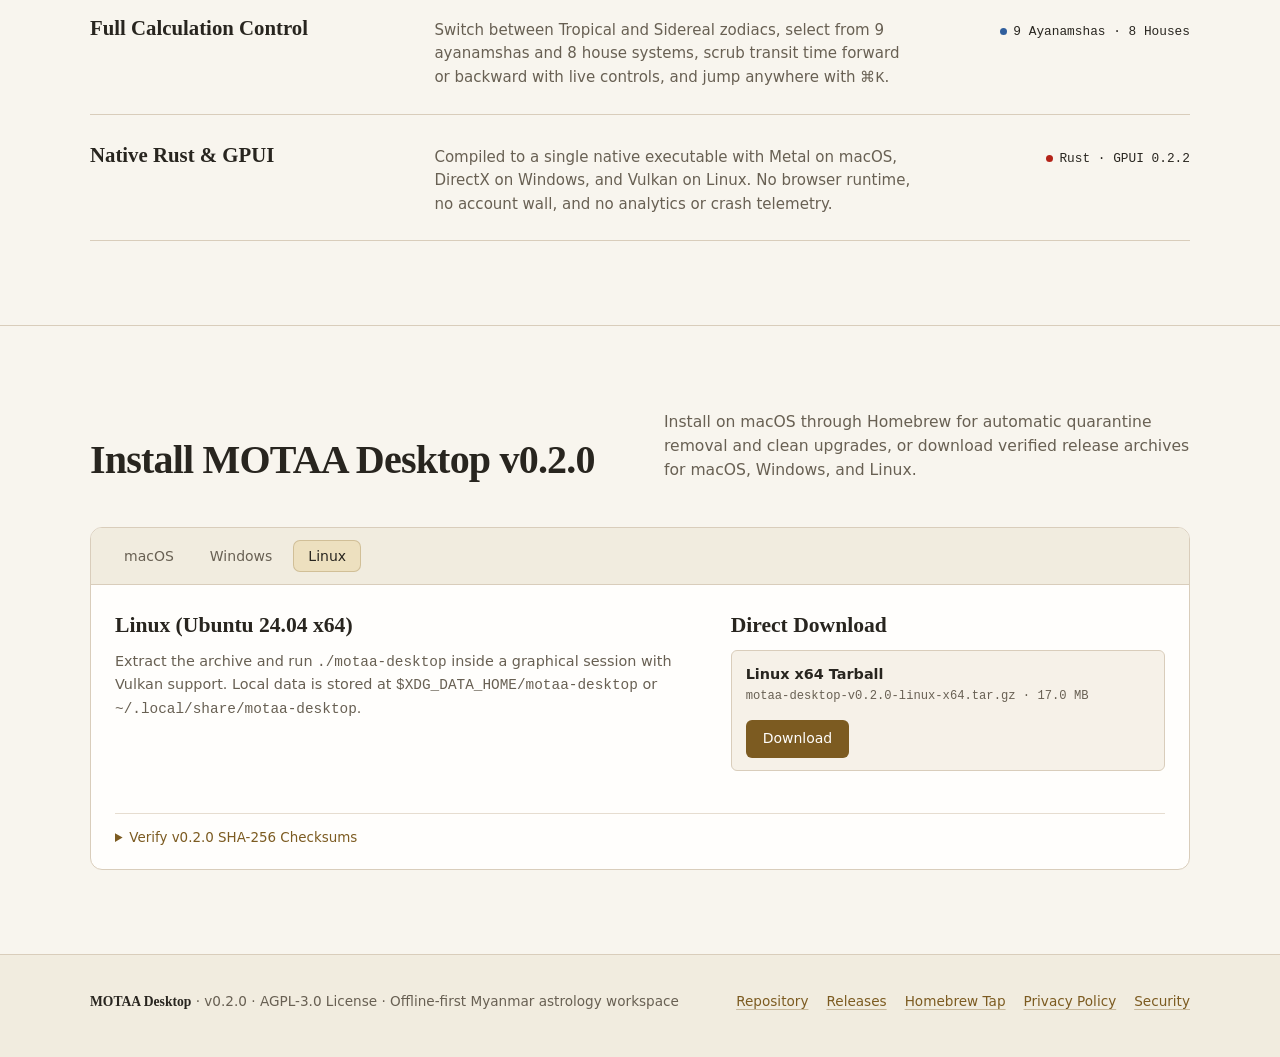
==== commit 55f95013: "chore(license): switch license from MIT to AGPL-3.0" ====
--- a/site/index.html
+++ b/site/index.html
@@ -57,7 +57,7 @@
           </div>
           <div class="hero-meta-strip">
             <span>macOS · Windows · Linux</span>
-            <span>MIT License</span>
+            <span>AGPL-3.0 License</span>
             <span>~11.3 MB native binary</span>
           </div>
         </div>
@@ -381,7 +381,7 @@
     <div class="shell colophon-inner">
       <div>
         <strong style="font-family: var(--font-wordmark); color: var(--ink);">MOTAA Desktop</strong>
-        · v0.2.0 · MIT License · Offline-first Myanmar astrology workspace
+        · v0.2.0 · AGPL-3.0 License · Offline-first Myanmar astrology workspace
       </div>
       <div class="colophon-links">
         <a href="https://github.com/AungMyoKyaw/motaa-desktop" target="_blank" rel="noopener noreferrer">Repository</a>
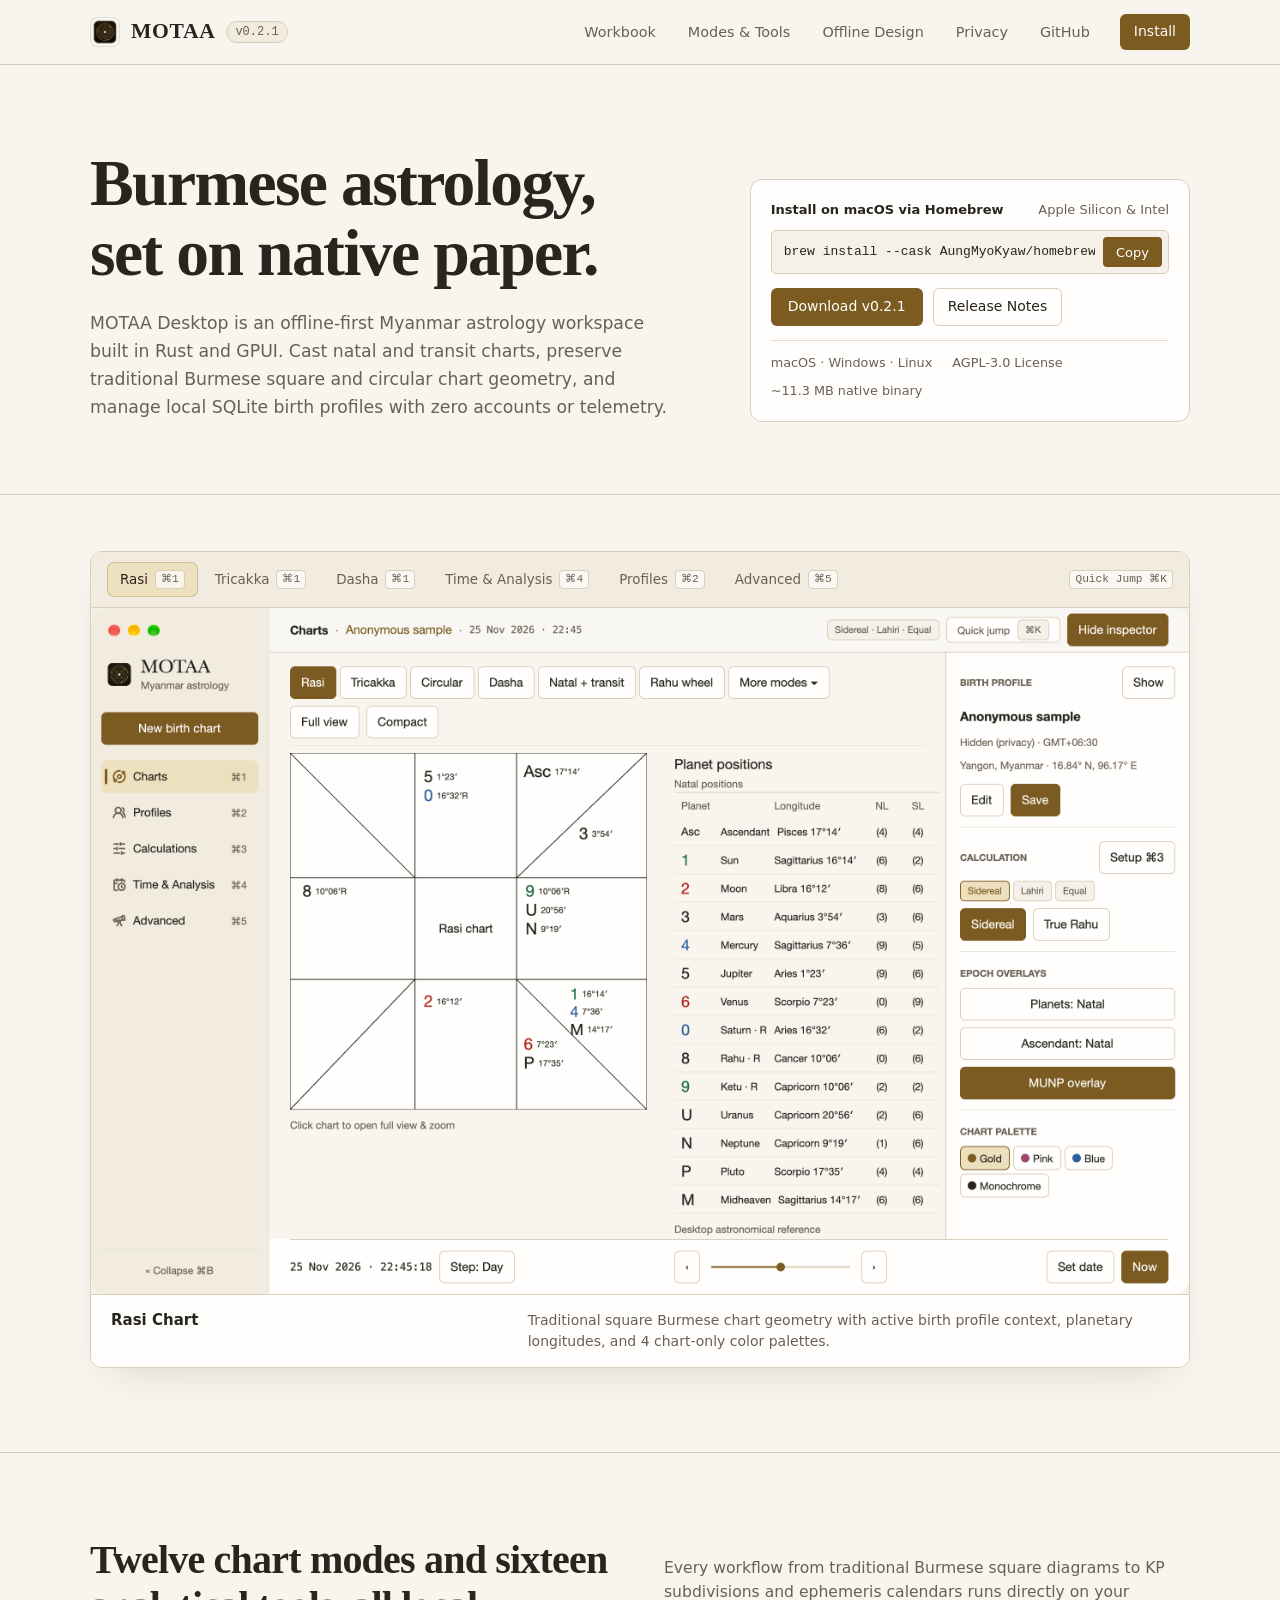
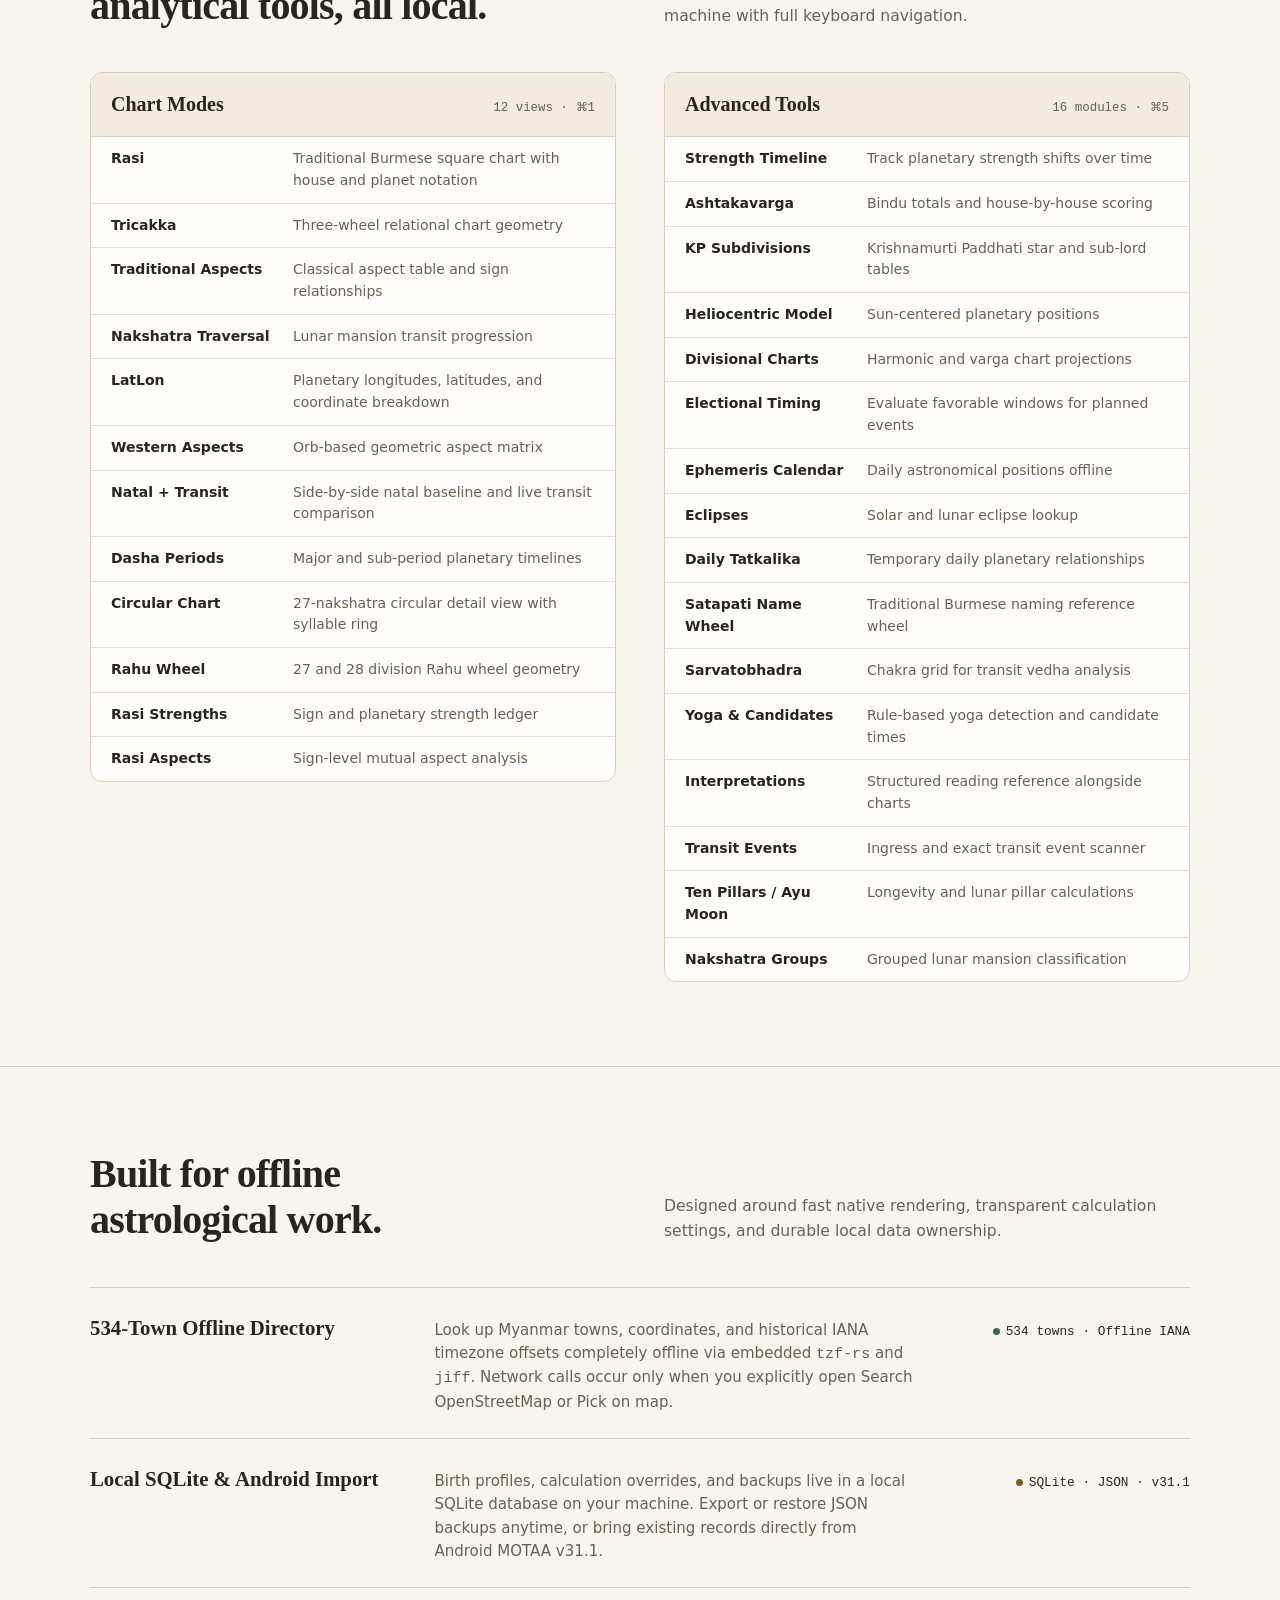
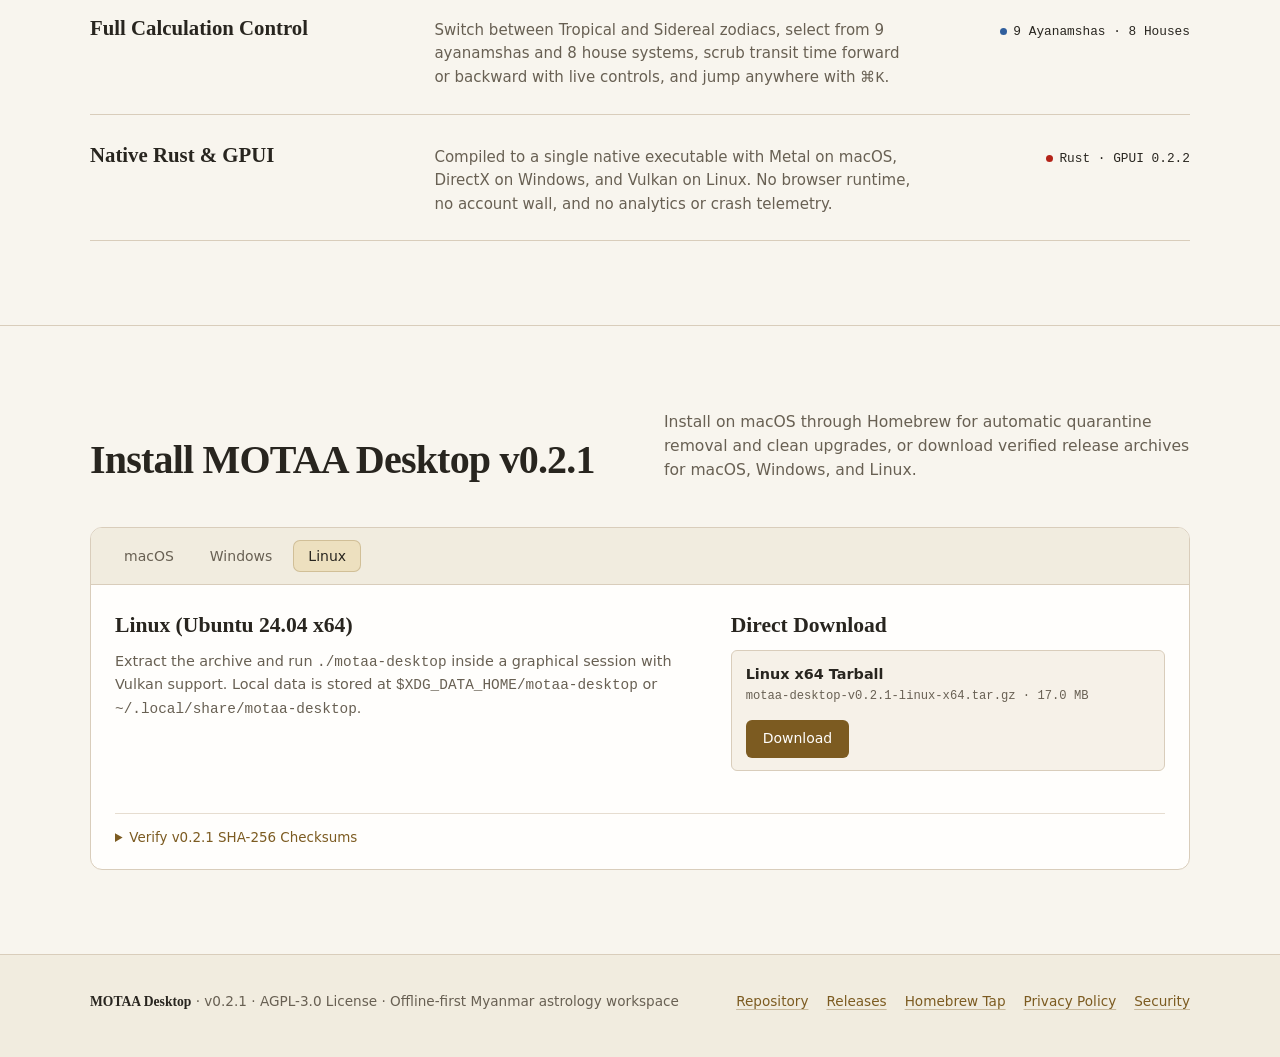
==== commit 53da10e2: "chore(human-craft): migrate chrono/chrono-tz to jiff 1.0.3 and sync site v0.2.1" ====
--- a/site/index.html
+++ b/site/index.html
@@ -17,7 +17,7 @@
       <a class="brand" href="./">
         <img class="brand-icon" src="assets/app-icon-256.png" alt="" width="30" height="30">
         <span class="brand-wordmark">MOTAA</span>
-        <span class="brand-version">v0.2.0</span>
+        <span class="brand-version">v0.2.1</span>
       </a>
       <nav class="nav" aria-label="Primary">
         <a href="#workbook">Workbook</a>
@@ -52,8 +52,8 @@
             <button type="button" class="btn btn-copy" data-copy-target="hero-brew-cmd">Copy</button>
           </div>
           <div class="hero-actions">
-            <a class="btn btn-primary" href="#install">Download v0.2.0</a>
-            <a class="btn btn-secondary" href="https://github.com/AungMyoKyaw/motaa-desktop/releases/tag/v0.2.0" target="_blank" rel="noopener noreferrer">Release Notes</a>
+            <a class="btn btn-primary" href="#install">Download v0.2.1</a>
+            <a class="btn btn-secondary" href="https://github.com/AungMyoKyaw/motaa-desktop/releases/tag/v0.2.1" target="_blank" rel="noopener noreferrer">Release Notes</a>
           </div>
           <div class="hero-meta-strip">
             <span>macOS · Windows · Linux</span>
@@ -205,7 +205,7 @@
             <h3>534-Town Offline Directory</h3>
             <p>
               Look up Myanmar towns, coordinates, and historical IANA timezone offsets completely offline via embedded
-              <code>tzf-rs</code> and <code>chrono-tz</code>. Network calls occur only when you explicitly open
+              <code>tzf-rs</code> and <code>jiff</code>. Network calls occur only when you explicitly open
               Search OpenStreetMap or Pick on map.
             </p>
             <div class="practice-spec"><span class="spec-dot spec-dot--green"></span>534 towns · Offline IANA</div>
@@ -244,7 +244,7 @@
     <section id="install" class="section">
       <div class="shell">
         <div class="section-head">
-          <h2>Install MOTAA Desktop v0.2.0</h2>
+          <h2>Install MOTAA Desktop v0.2.1</h2>
           <p class="section-intro">
             Install on macOS through Homebrew for automatic quarantine removal and clean upgrades, or download verified release archives for macOS, Windows, and Linux.
           </p>
@@ -281,16 +281,16 @@
                   <div class="asset-row">
                     <div class="asset-info">
                       <span class="asset-name">macOS Apple Silicon (arm64)</span>
-                      <span class="asset-meta">motaa-desktop-v0.2.0-macos-arm64.zip · 11.3 MB</span>
-                    </div>
-                    <a class="btn btn-secondary" href="https://github.com/AungMyoKyaw/motaa-desktop/releases/download/v0.2.0/motaa-desktop-v0.2.0-macos-arm64.zip">Download</a>
+                      <span class="asset-meta">motaa-desktop-v0.2.1-macos-arm64.zip · 11.3 MB</span>
+                    </div>
+                    <a class="btn btn-secondary" href="https://github.com/AungMyoKyaw/motaa-desktop/releases/download/v0.2.1/motaa-desktop-v0.2.1-macos-arm64.zip">Download</a>
                   </div>
                   <div class="asset-row">
                     <div class="asset-info">
                       <span class="asset-name">macOS Intel (x64)</span>
-                      <span class="asset-meta">motaa-desktop-v0.2.0-macos-x64.zip · 11.7 MB</span>
-                    </div>
-                    <a class="btn btn-secondary" href="https://github.com/AungMyoKyaw/motaa-desktop/releases/download/v0.2.0/motaa-desktop-v0.2.0-macos-x64.zip">Download</a>
+                      <span class="asset-meta">motaa-desktop-v0.2.1-macos-x64.zip · 11.7 MB</span>
+                    </div>
+                    <a class="btn btn-secondary" href="https://github.com/AungMyoKyaw/motaa-desktop/releases/download/v0.2.1/motaa-desktop-v0.2.1-macos-x64.zip">Download</a>
                   </div>
                 </div>
                 <div class="note-box" style="margin-top: 12px;">
@@ -321,16 +321,16 @@
                   <div class="asset-row">
                     <div class="asset-info">
                       <span class="asset-name">Windows x64 Portable ZIP</span>
-                      <span class="asset-meta">motaa-desktop-v0.2.0-windows-x64.zip · 12.1 MB</span>
-                    </div>
-                    <a class="btn btn-primary" href="https://github.com/AungMyoKyaw/motaa-desktop/releases/download/v0.2.0/motaa-desktop-v0.2.0-windows-x64.zip">Download</a>
+                      <span class="asset-meta">motaa-desktop-v0.2.1-windows-x64.zip · 12.1 MB</span>
+                    </div>
+                    <a class="btn btn-primary" href="https://github.com/AungMyoKyaw/motaa-desktop/releases/download/v0.2.1/motaa-desktop-v0.2.1-windows-x64.zip">Download</a>
                   </div>
                   <div class="asset-row">
                     <div class="asset-info">
                       <span class="asset-name">Windows x64 MSIX Package</span>
-                      <span class="asset-meta">motaa-desktop-v0.2.0-windows-x64.msix · 12.2 MB</span>
-                    </div>
-                    <a class="btn btn-secondary" href="https://github.com/AungMyoKyaw/motaa-desktop/releases/download/v0.2.0/motaa-desktop-v0.2.0-windows-x64.msix">Download</a>
+                      <span class="asset-meta">motaa-desktop-v0.2.1-windows-x64.msix · 12.2 MB</span>
+                    </div>
+                    <a class="btn btn-secondary" href="https://github.com/AungMyoKyaw/motaa-desktop/releases/download/v0.2.1/motaa-desktop-v0.2.1-windows-x64.msix">Download</a>
                   </div>
                 </div>
               </div>
@@ -353,9 +353,9 @@
                   <div class="asset-row">
                     <div class="asset-info">
                       <span class="asset-name">Linux x64 Tarball</span>
-                      <span class="asset-meta">motaa-desktop-v0.2.0-linux-x64.tar.gz · 17.0 MB</span>
-                    </div>
-                    <a class="btn btn-primary" href="https://github.com/AungMyoKyaw/motaa-desktop/releases/download/v0.2.0/motaa-desktop-v0.2.0-linux-x64.tar.gz">Download</a>
+                      <span class="asset-meta">motaa-desktop-v0.2.1-linux-x64.tar.gz · 17.0 MB</span>
+                    </div>
+                    <a class="btn btn-primary" href="https://github.com/AungMyoKyaw/motaa-desktop/releases/download/v0.2.1/motaa-desktop-v0.2.1-linux-x64.tar.gz">Download</a>
                   </div>
                 </div>
               </div>
@@ -364,12 +364,12 @@
 
           <div style="padding: 0 24px 20px;">
             <details class="checksum-details">
-              <summary>Verify v0.2.0 SHA-256 Checksums</summary>
-              <pre class="checksum-pre">3d6e66aac412f4d4b8e61780b61dd217d8e90553f00c2dbfd68cd8252452b870  motaa-desktop-v0.2.0-macos-arm64.zip
-81d60bdaf6c725efa5a3256e40a90727ca1bb7e44327f8f98810f52f9bcac150  motaa-desktop-v0.2.0-macos-x64.zip
-9434c10c971d588457765ca9ede309fd4570d37bdb69b88cc7ac5bf2fdc9dfe6  motaa-desktop-v0.2.0-windows-x64.zip
-8c429da8f8c7c631980e578df3fe6354d46aff450fde118a2ea4f104a071a605  motaa-desktop-v0.2.0-windows-x64.msix
-eeba48a86d2161e7c3214bb5e9fef02394b1238e09f61f01e2ce0f6cace384b2  motaa-desktop-v0.2.0-linux-x64.tar.gz</pre>
+              <summary>Verify v0.2.1 SHA-256 Checksums</summary>
+              <pre class="checksum-pre">5990c8b6595a75c74b3a9e6c63765eee53db57e002e2463dc18e0697330f9b12  motaa-desktop-v0.2.1-macos-arm64.zip
+e39cbdc82c1b73c486a0b7c9b97bb1fc843836f22ab4107f24bfa8526aaeed75  motaa-desktop-v0.2.1-macos-x64.zip
+3ea094dac8c26679cba4bfa499afb37722d18d5c6fb23eaa47f631de2fcd0089  motaa-desktop-v0.2.1-windows-x64.zip
+9f2cd9998b23dbe4c1aae4f42ac9235f14847dc5756296514c06e42f4a21224a  motaa-desktop-v0.2.1-windows-x64.msix
+86c544ee019402272844a171959ba34a8419e270d808eae4b8b9eb31393c3c26  motaa-desktop-v0.2.1-linux-x64.tar.gz</pre>
             </details>
           </div>
         </div>
@@ -381,7 +381,7 @@
     <div class="shell colophon-inner">
       <div>
         <strong style="font-family: var(--font-wordmark); color: var(--ink);">MOTAA Desktop</strong>
-        · v0.2.0 · AGPL-3.0 License · Offline-first Myanmar astrology workspace
+        · v0.2.1 · AGPL-3.0 License · Offline-first Myanmar astrology workspace
       </div>
       <div class="colophon-links">
         <a href="https://github.com/AungMyoKyaw/motaa-desktop" target="_blank" rel="noopener noreferrer">Repository</a>
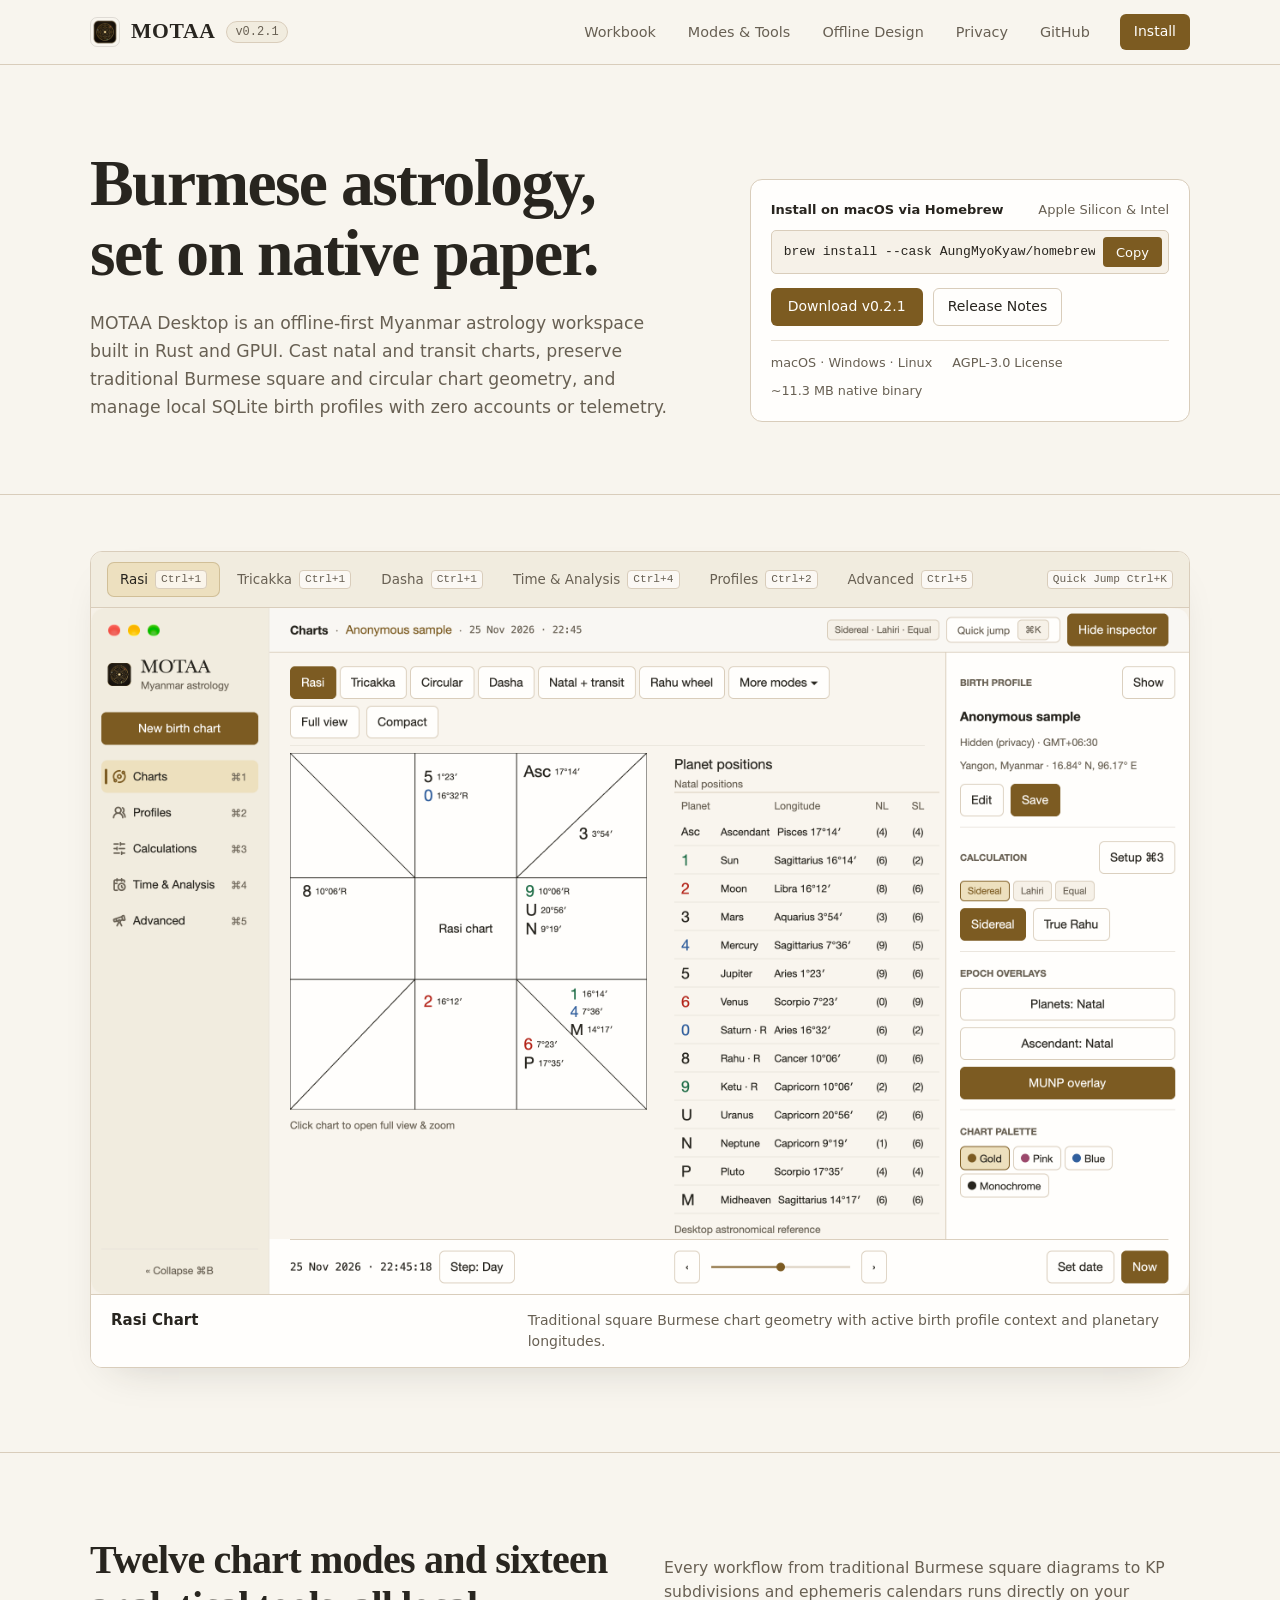
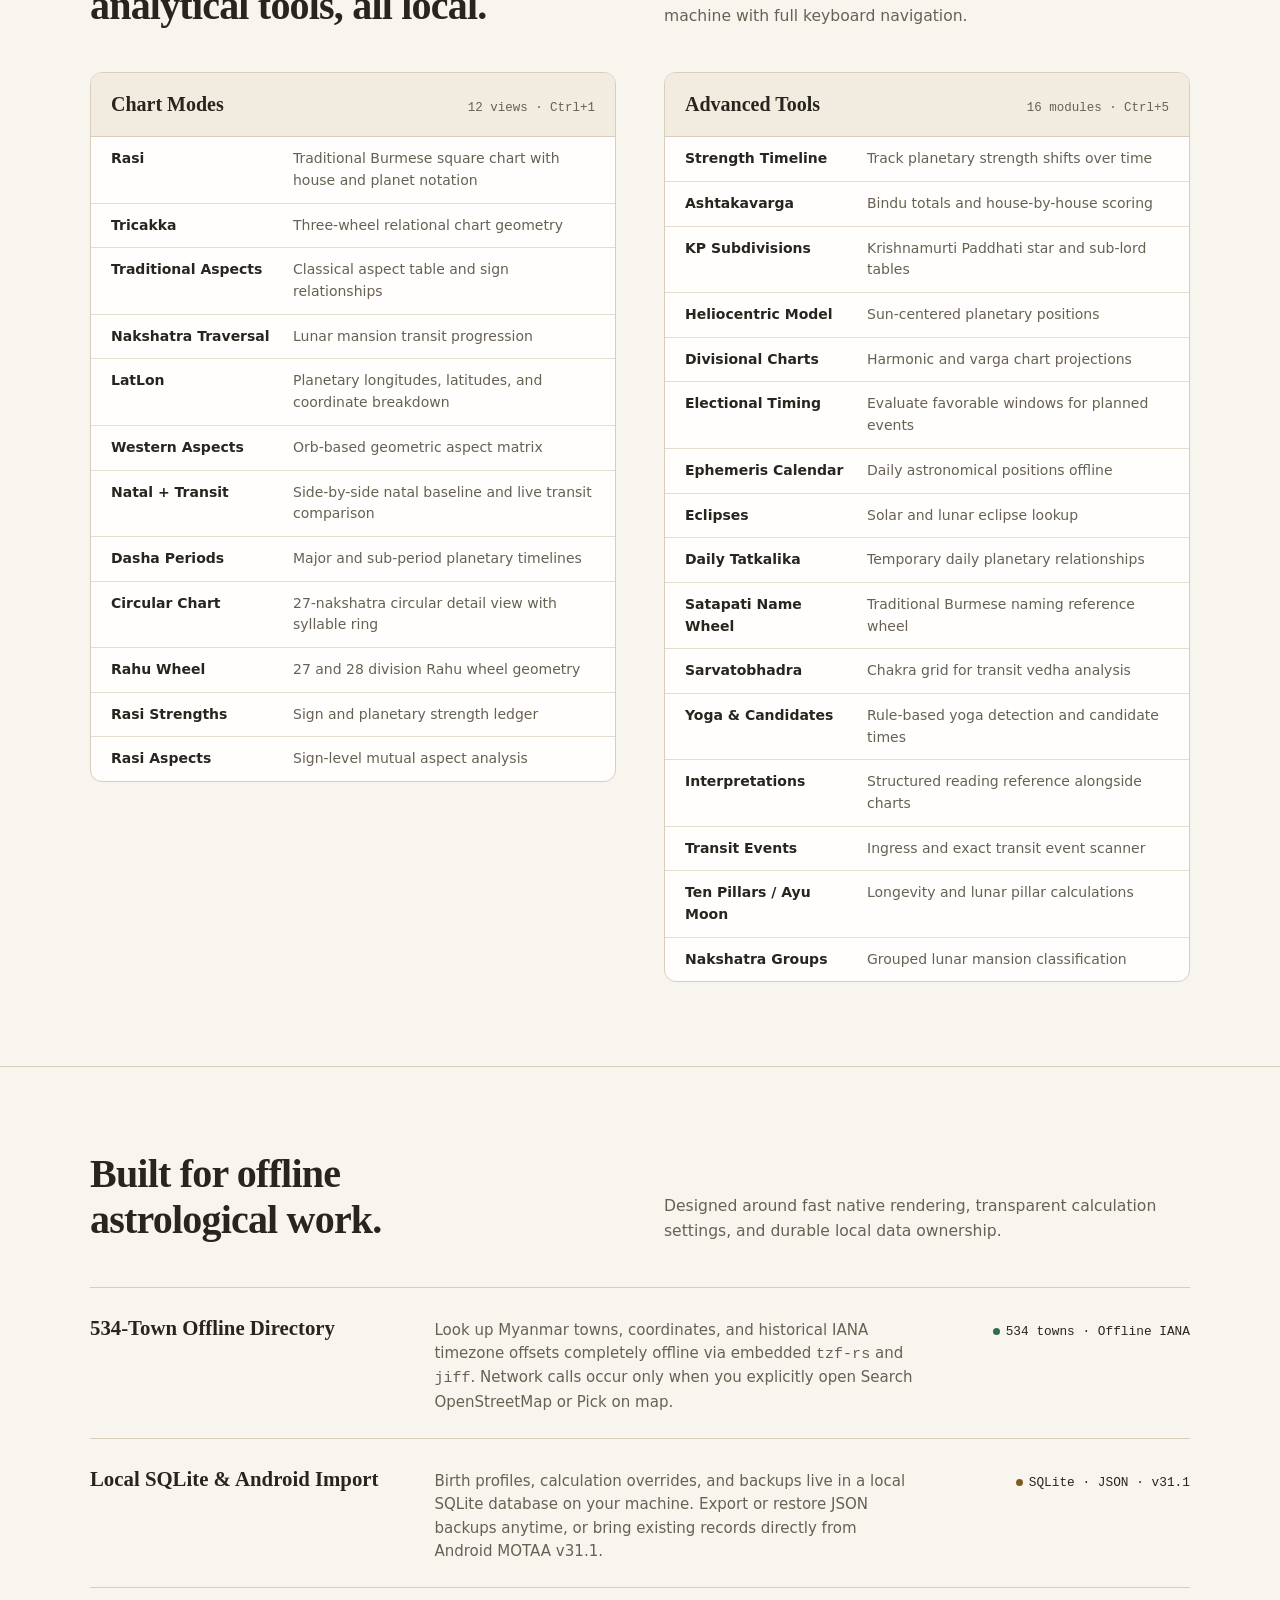
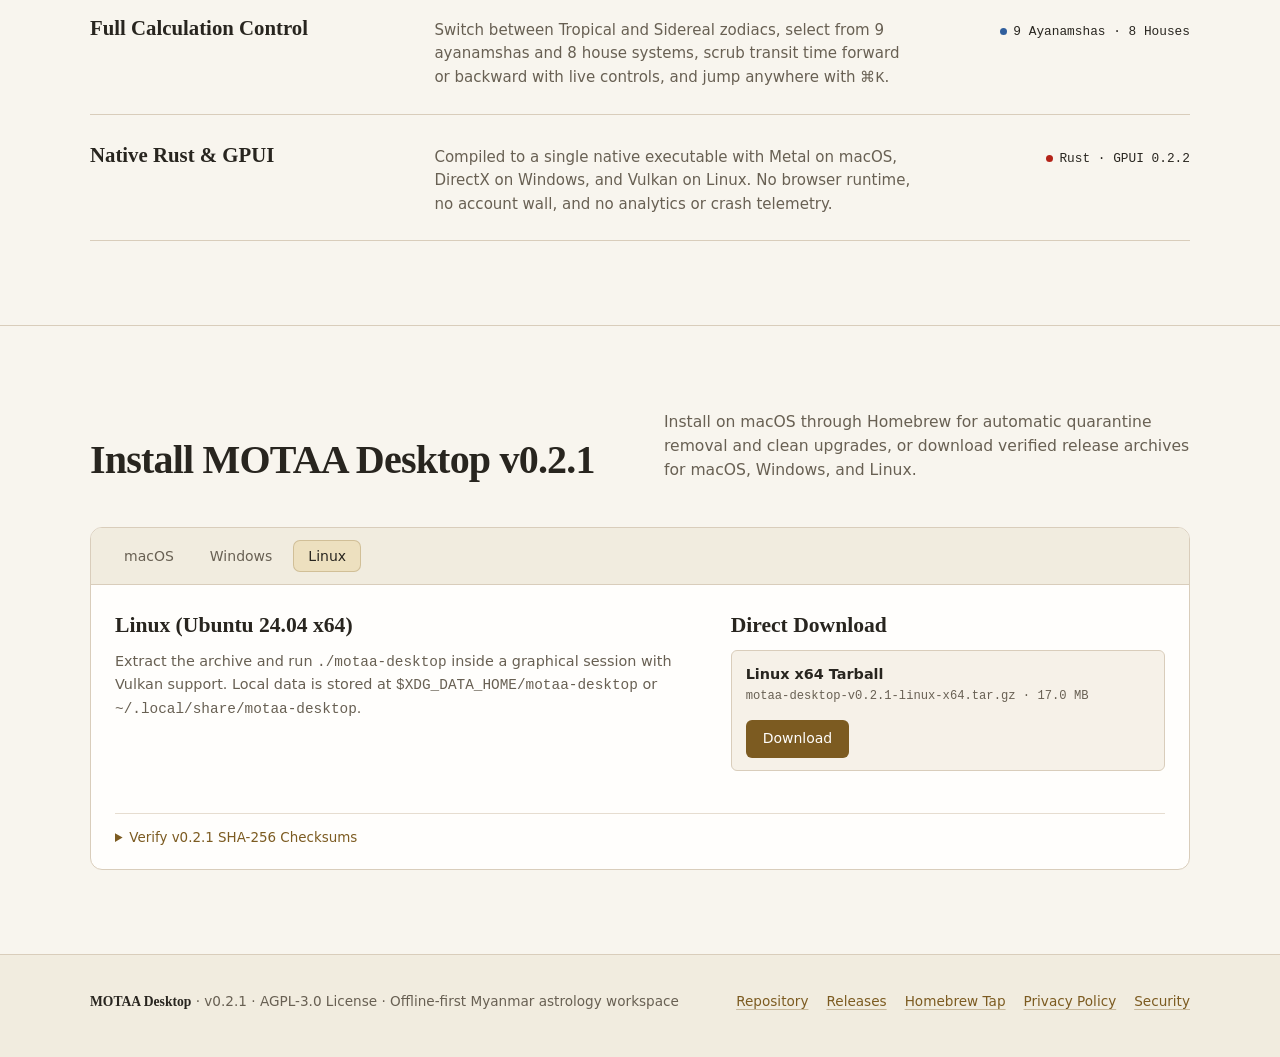
==== commit db6fcdff: "refactor: remove chart color palette switcher" ====
--- a/site/index.html
+++ b/site/index.html
@@ -73,7 +73,7 @@
                 data-src="assets/01-rasi-chart.png"
                 data-alt="MOTAA Desktop showing the traditional Rasi square chart with Burmese planetary notation"
                 data-title="Rasi Chart"
-                data-desc="Traditional square Burmese chart geometry with active birth profile context, planetary longitudes, and 4 chart-only color palettes.">
+                data-desc="Traditional square Burmese chart geometry with active birth profile context and planetary longitudes.">
                 Rasi <span class="kbd">⌘1</span>
               </button>
               <button type="button" class="workbook-tab" role="tab" aria-selected="false"
@@ -125,7 +125,7 @@
           <div class="workbook-caption">
             <span id="workbook-title" class="workbook-caption-title">Rasi Chart</span>
             <p id="workbook-desc" class="workbook-caption-desc">
-              Traditional square Burmese chart geometry with active birth profile context, planetary longitudes, and 4 chart-only color palettes.
+              Traditional square Burmese chart geometry with active birth profile context and planetary longitudes.
             </p>
           </div>
         </div>
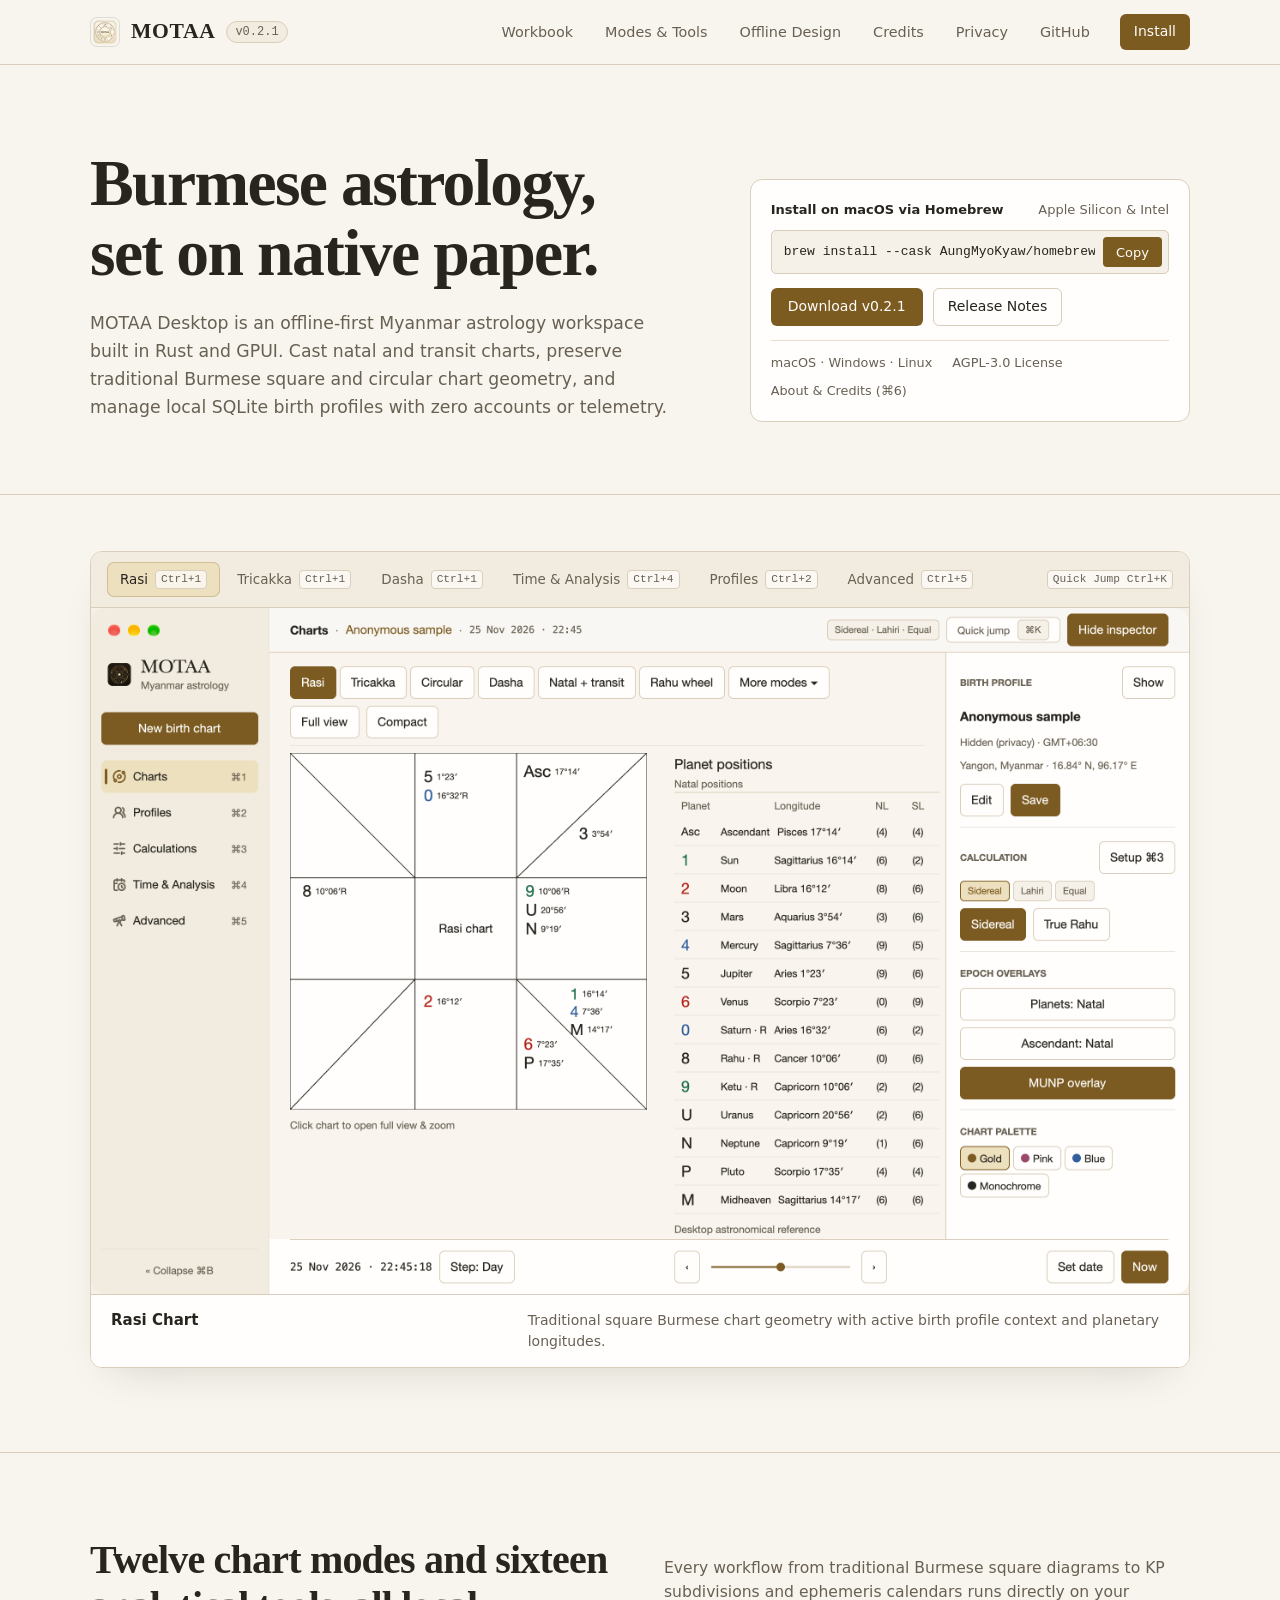
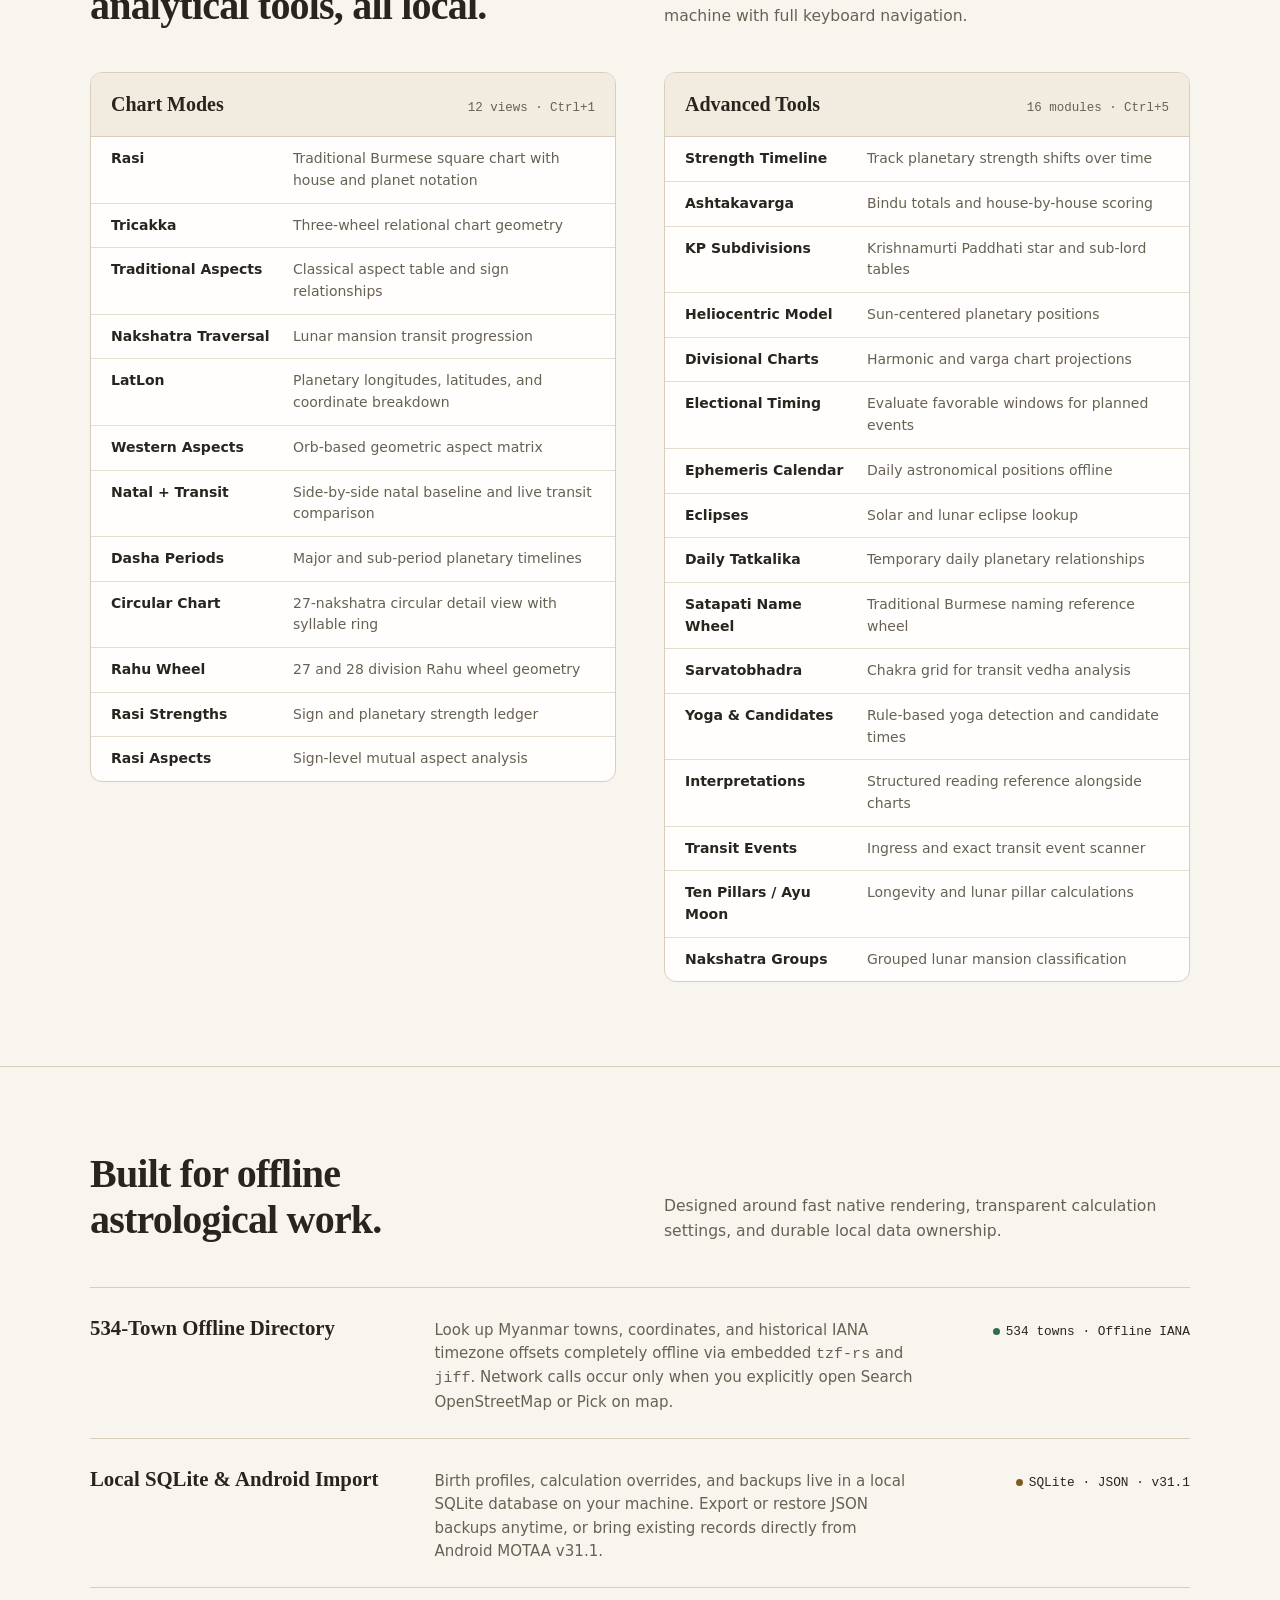
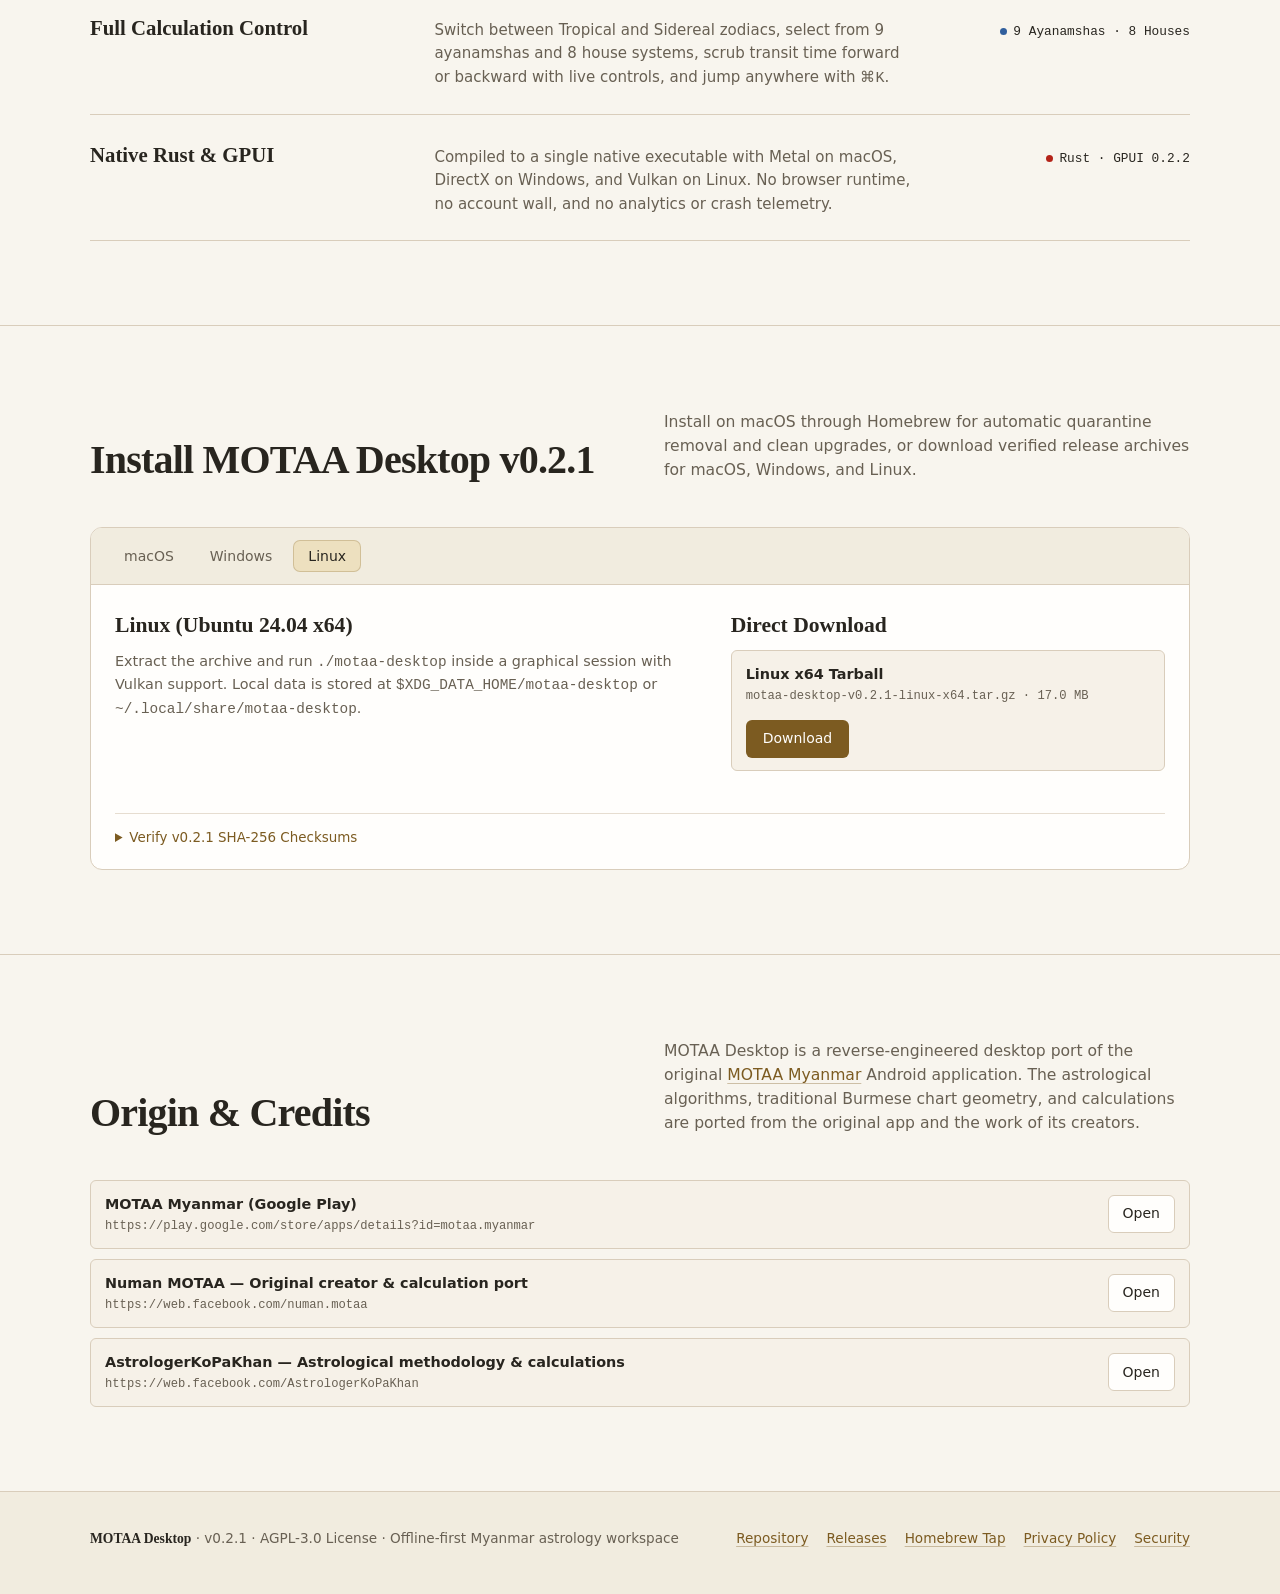
==== commit 5104200f: "chore(human-craft): honesty gate and landing page attribution" ====
--- a/site/index.html
+++ b/site/index.html
@@ -23,6 +23,7 @@
         <a href="#workbook">Workbook</a>
         <a href="#modes">Modes &amp; Tools</a>
         <a href="#practice">Offline Design</a>
+        <a href="#credits">Credits</a>
         <a href="privacy.html">Privacy</a>
         <a href="https://github.com/AungMyoKyaw/motaa-desktop" target="_blank" rel="noopener noreferrer">GitHub</a>
         <a class="nav-cta" href="#install">Install</a>
@@ -58,7 +59,7 @@
           <div class="hero-meta-strip">
             <span>macOS · Windows · Linux</span>
             <span>AGPL-3.0 License</span>
-            <span>~11.3 MB native binary</span>
+            <span>About &amp; Credits (⌘6)</span>
           </div>
         </div>
       </div>
@@ -375,6 +376,43 @@
         </div>
       </div>
     </section>
+
+    <section id="credits" class="section">
+      <div class="shell">
+        <div class="section-head">
+          <h2>Origin &amp; Credits</h2>
+          <p class="section-intro">
+            MOTAA Desktop is a reverse-engineered desktop port of the original
+            <a href="https://play.google.com/store/apps/details?id=motaa.myanmar" target="_blank" rel="noopener noreferrer">MOTAA Myanmar</a>
+            Android application. The astrological algorithms, traditional Burmese chart geometry, and calculations are ported from the original app and the work of its creators.
+          </p>
+        </div>
+
+        <div class="asset-list">
+          <div class="asset-row">
+            <div class="asset-info">
+              <span class="asset-name">MOTAA Myanmar (Google Play)</span>
+              <span class="asset-meta">https://play.google.com/store/apps/details?id=motaa.myanmar</span>
+            </div>
+            <a class="btn btn-secondary" href="https://play.google.com/store/apps/details?id=motaa.myanmar" target="_blank" rel="noopener noreferrer">Open</a>
+          </div>
+          <div class="asset-row">
+            <div class="asset-info">
+              <span class="asset-name">Numan MOTAA — Original creator &amp; calculation port</span>
+              <span class="asset-meta">https://web.facebook.com/numan.motaa</span>
+            </div>
+            <a class="btn btn-secondary" href="https://web.facebook.com/numan.motaa" target="_blank" rel="noopener noreferrer">Open</a>
+          </div>
+          <div class="asset-row">
+            <div class="asset-info">
+              <span class="asset-name">AstrologerKoPaKhan — Astrological methodology &amp; calculations</span>
+              <span class="asset-meta">https://web.facebook.com/AstrologerKoPaKhan</span>
+            </div>
+            <a class="btn btn-secondary" href="https://web.facebook.com/AstrologerKoPaKhan" target="_blank" rel="noopener noreferrer">Open</a>
+          </div>
+        </div>
+      </div>
+    </section>
   </main>
 
   <footer class="colophon">
--- a/site/styles.css
+++ b/site/styles.css
@@ -29,6 +29,7 @@
 *, *::before, *::after { box-sizing: border-box; }
 html {
   scroll-behavior: smooth;
+  overflow-x: clip;
   background-color: var(--bg);
   color: var(--ink);
   font-family: var(--font-body);
@@ -37,7 +38,7 @@
   -webkit-font-smoothing: antialiased;
   text-rendering: optimizeLegibility;
 }
-body { margin: 0; background-color: var(--bg); color: var(--ink); min-height: 100vh; }
+body { margin: 0; overflow-x: clip; background-color: var(--bg); color: var(--ink); min-height: 100vh; }
 ::selection { background-color: var(--selected); color: var(--ink); }
 ::-webkit-scrollbar { width: 10px; height: 10px; }
 ::-webkit-scrollbar-track { background: var(--rail); }
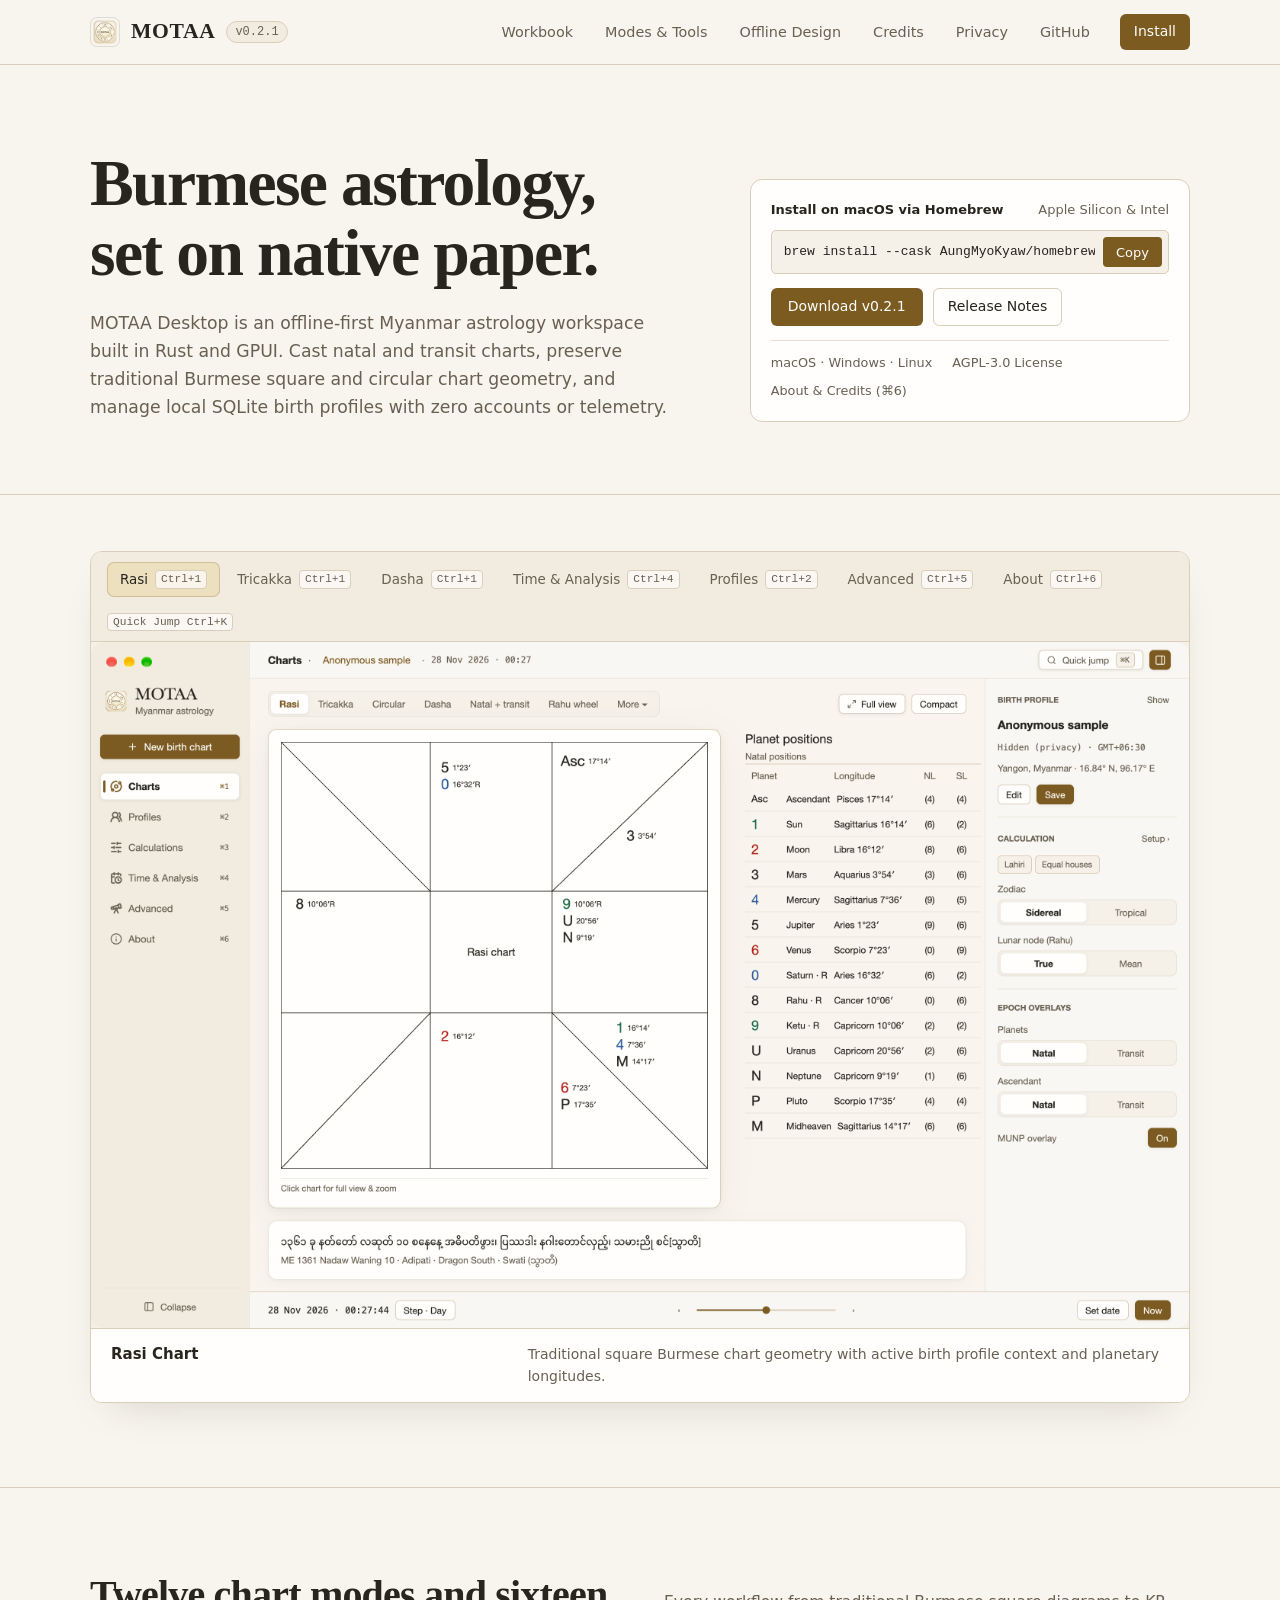
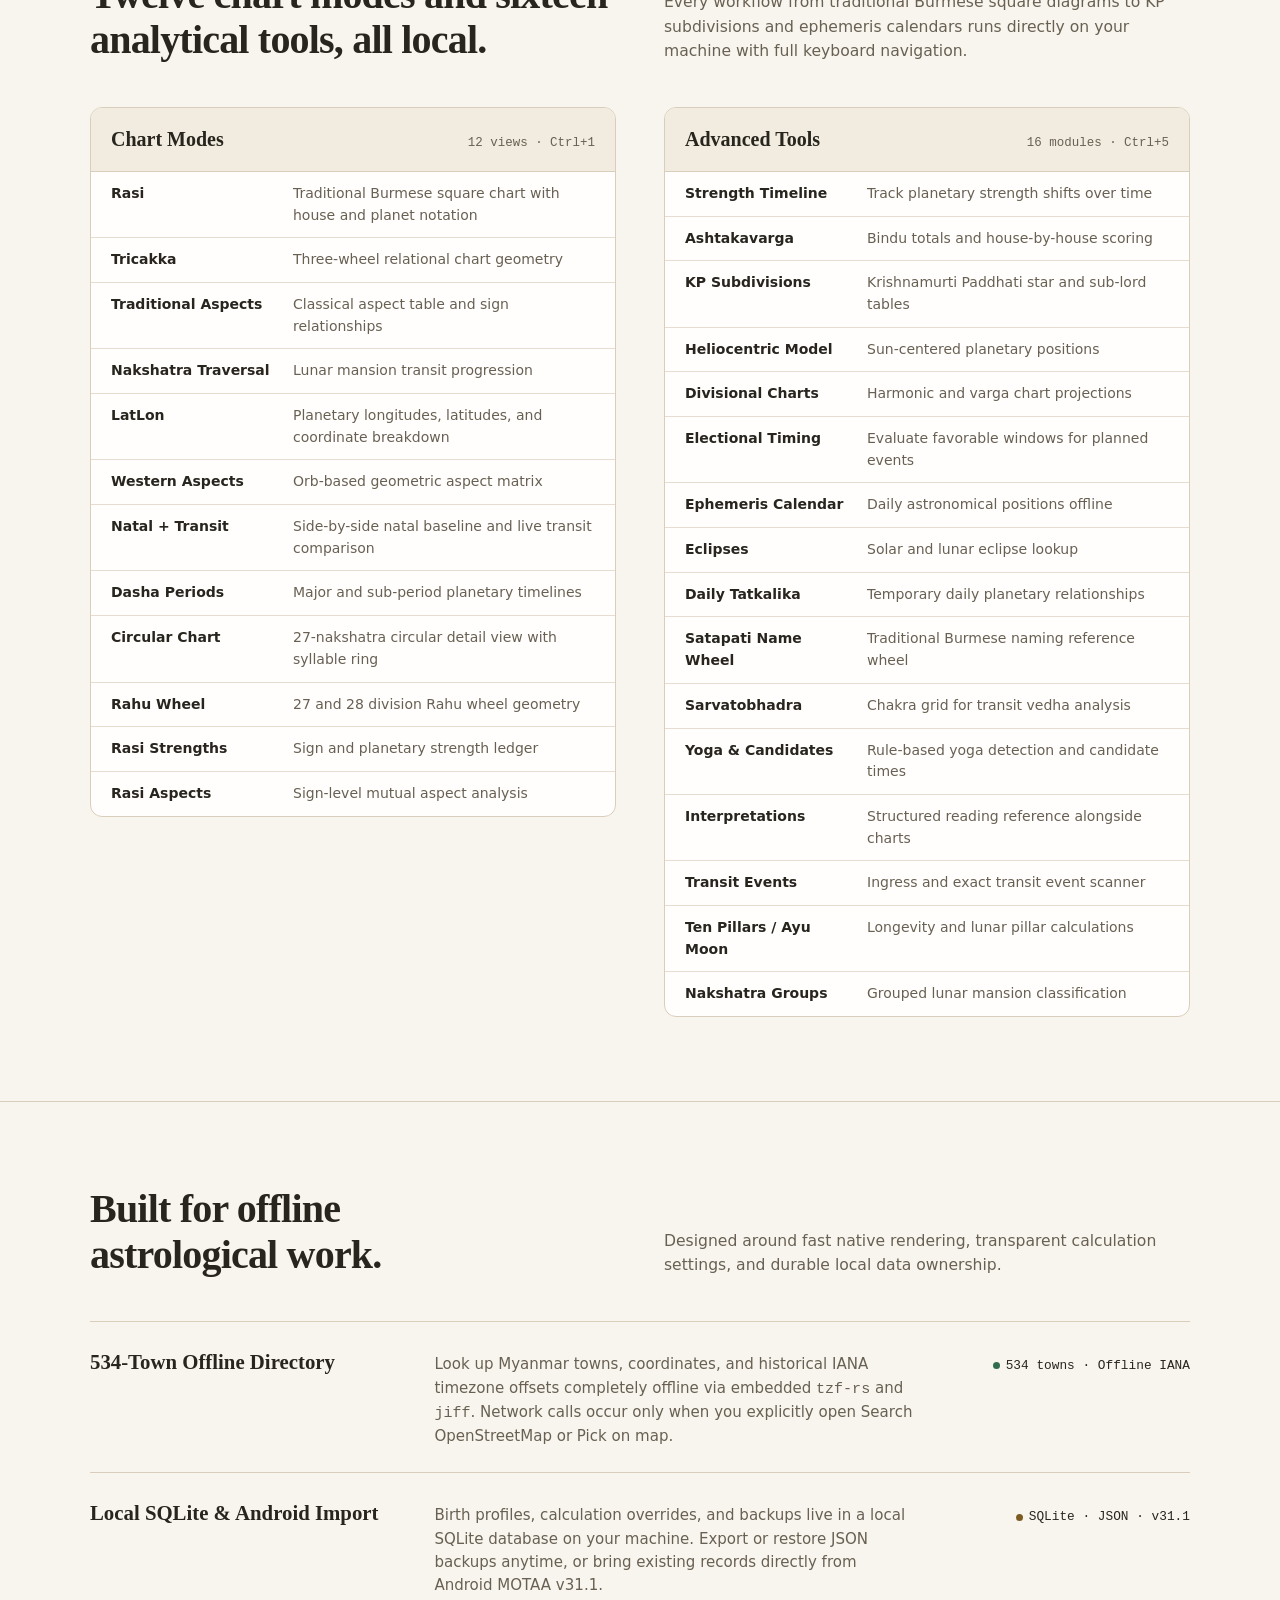
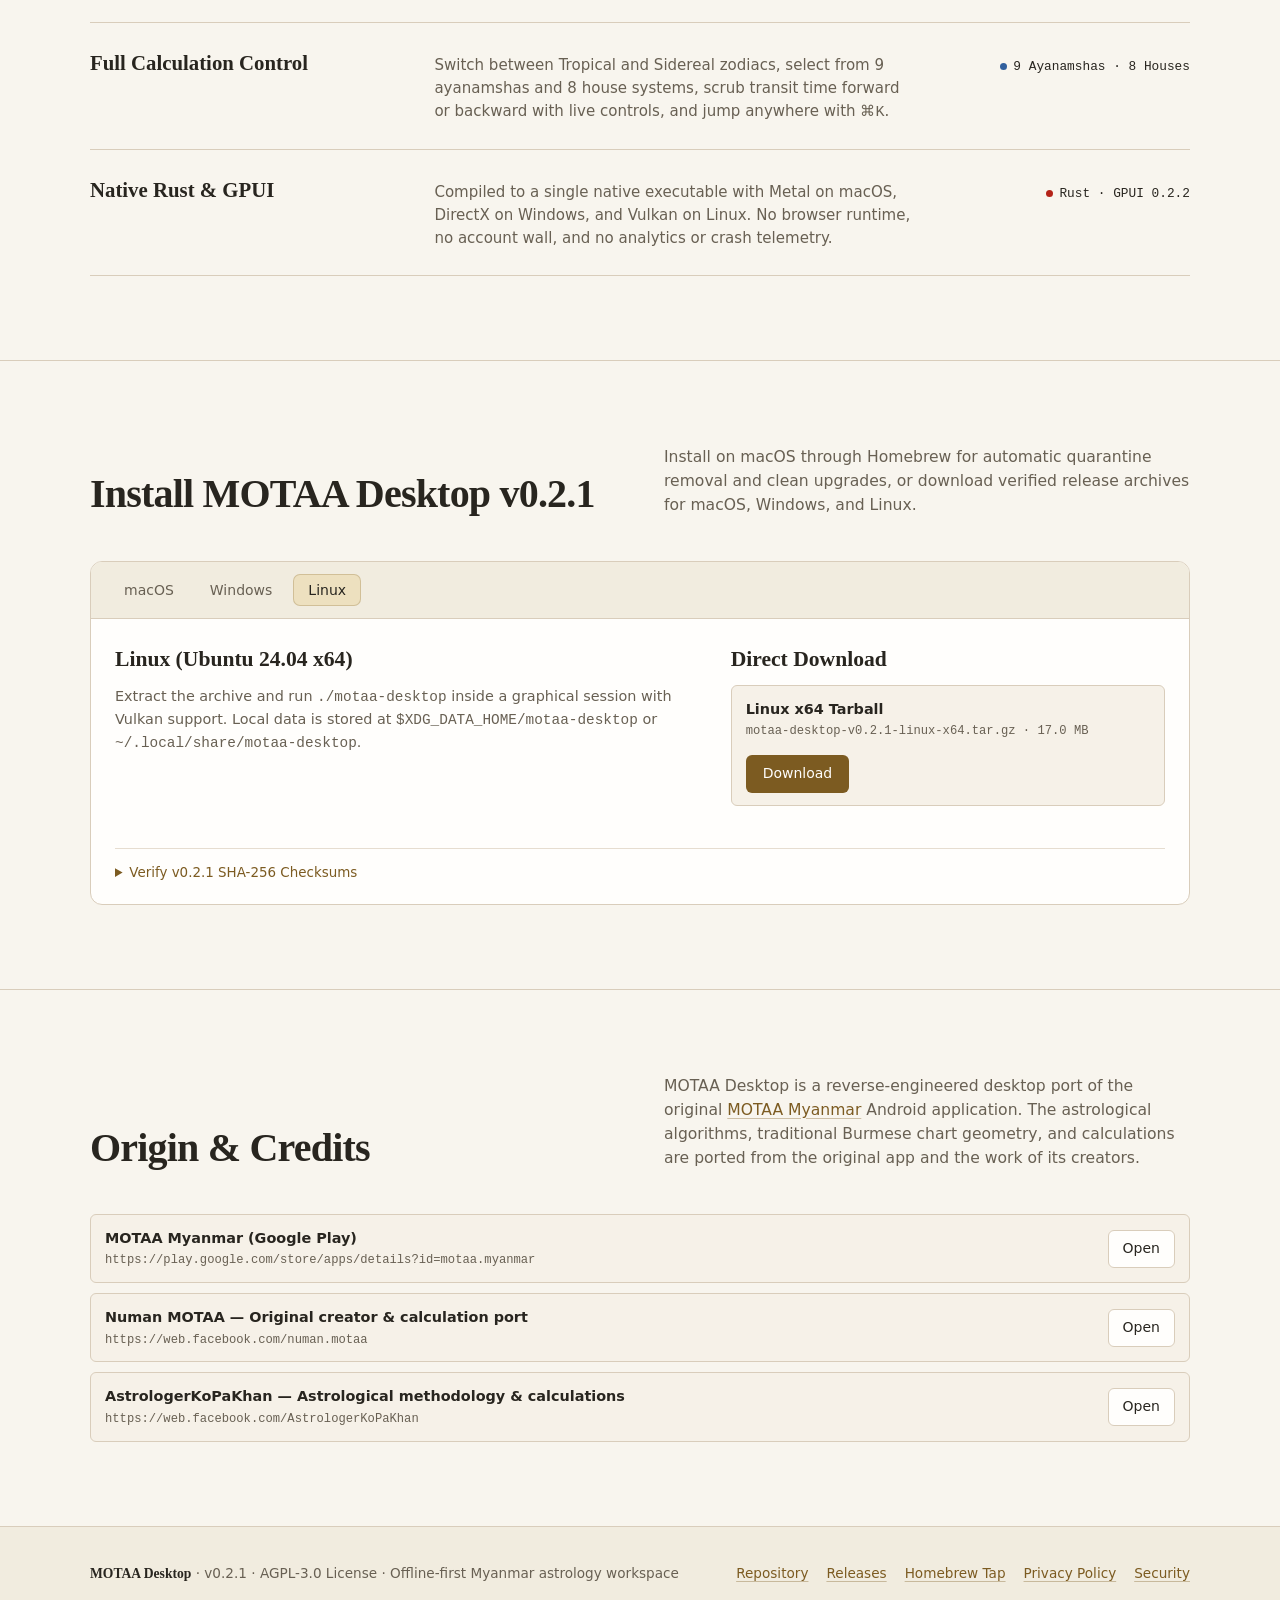
==== commit 6e59693a: "docs(screenshots): refresh app screenshots and add Windows 11 Store screenshots" ====
--- a/site/index.html
+++ b/site/index.html
@@ -112,6 +112,13 @@
                 data-desc="Sixteen specialized analytical modules including Ashtakavarga, KP subdivisions, Divisional charts, Ephemeris calendar, and Eclipses.">
                 Advanced <span class="kbd">⌘5</span>
               </button>
+              <button type="button" class="workbook-tab" role="tab" aria-selected="false"
+                data-src="assets/07-about.png"
+                data-alt="MOTAA Desktop About and Credits page showing reverse-engineering origin and creator links"
+                data-title="About &amp; Credits"
+                data-desc="Reverse-engineering origin, credits to Numan MOTAA and AstrologerKoPaKhan, and quick-open links.">
+                About <span class="kbd">⌘6</span>
+              </button>
             </div>
             <span class="kbd" title="Open Quick Jump command palette inside MOTAA Desktop">Quick Jump ⌘K</span>
           </div>
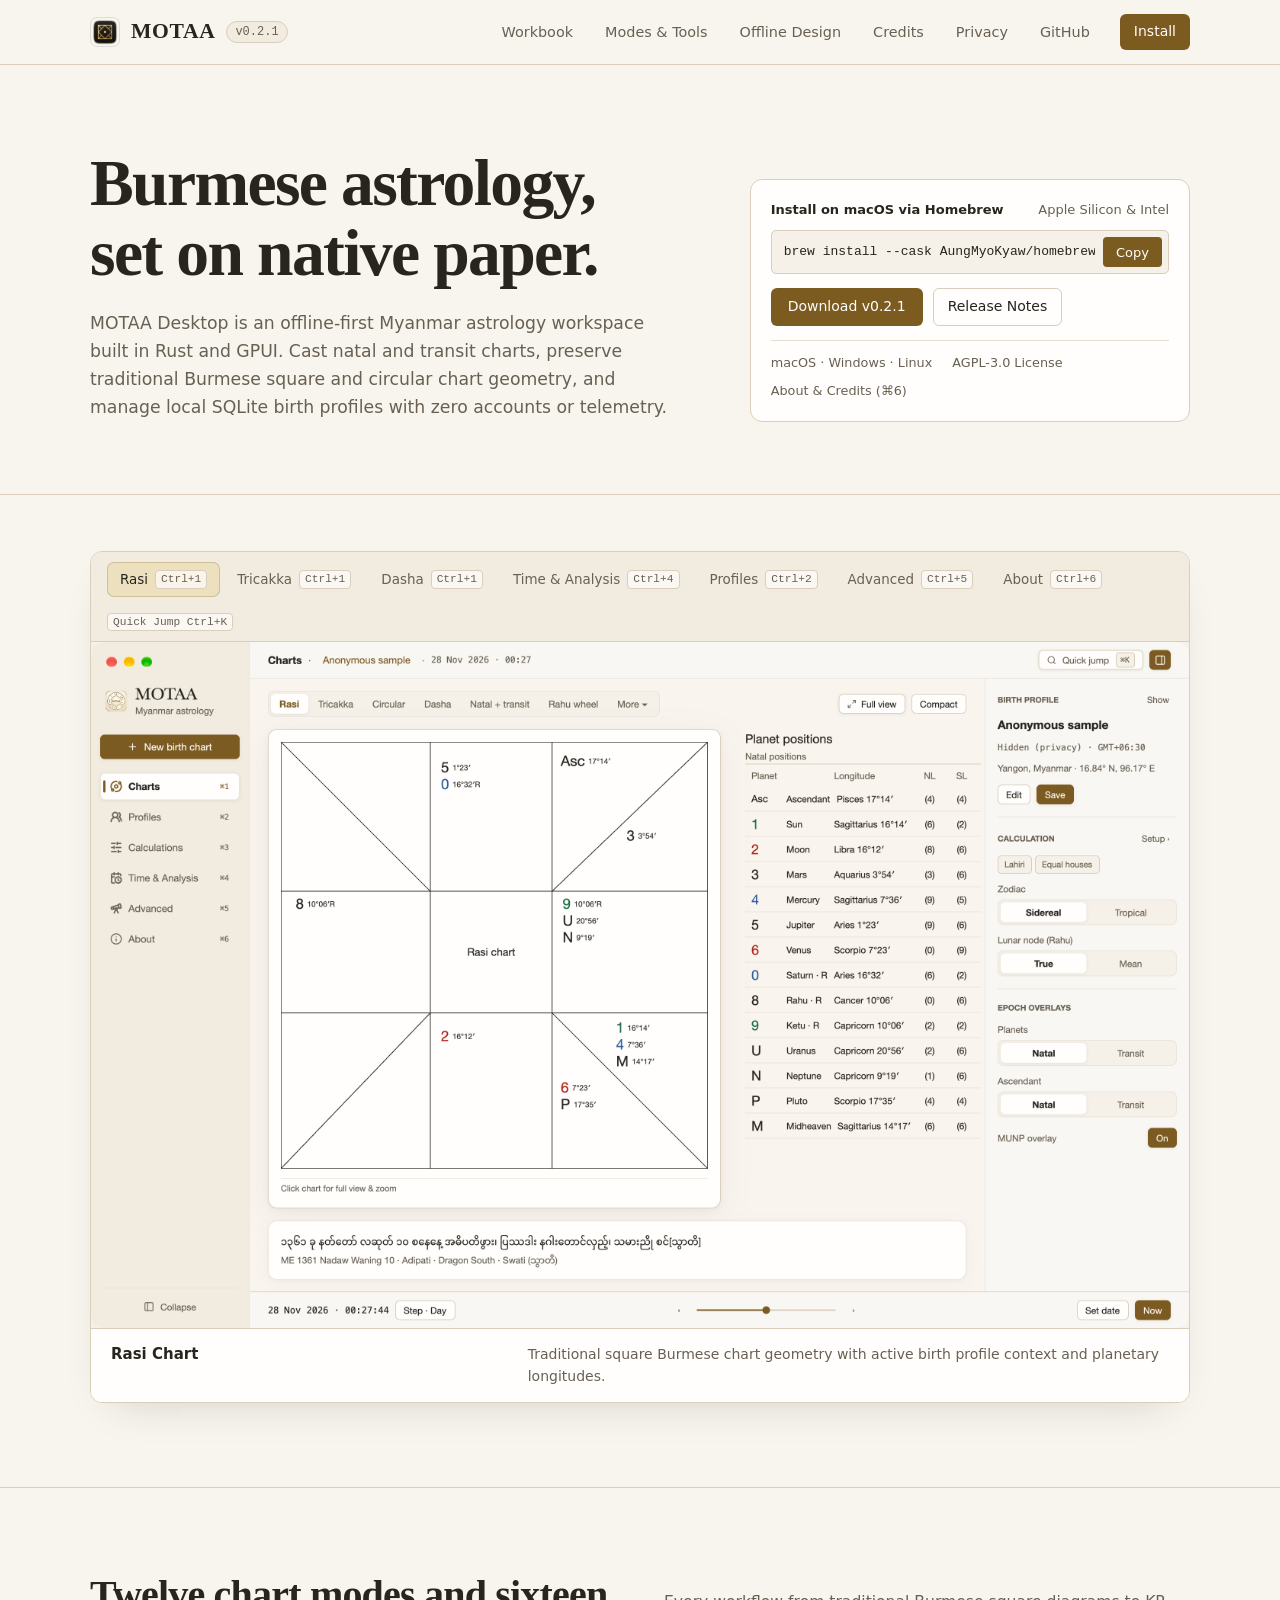
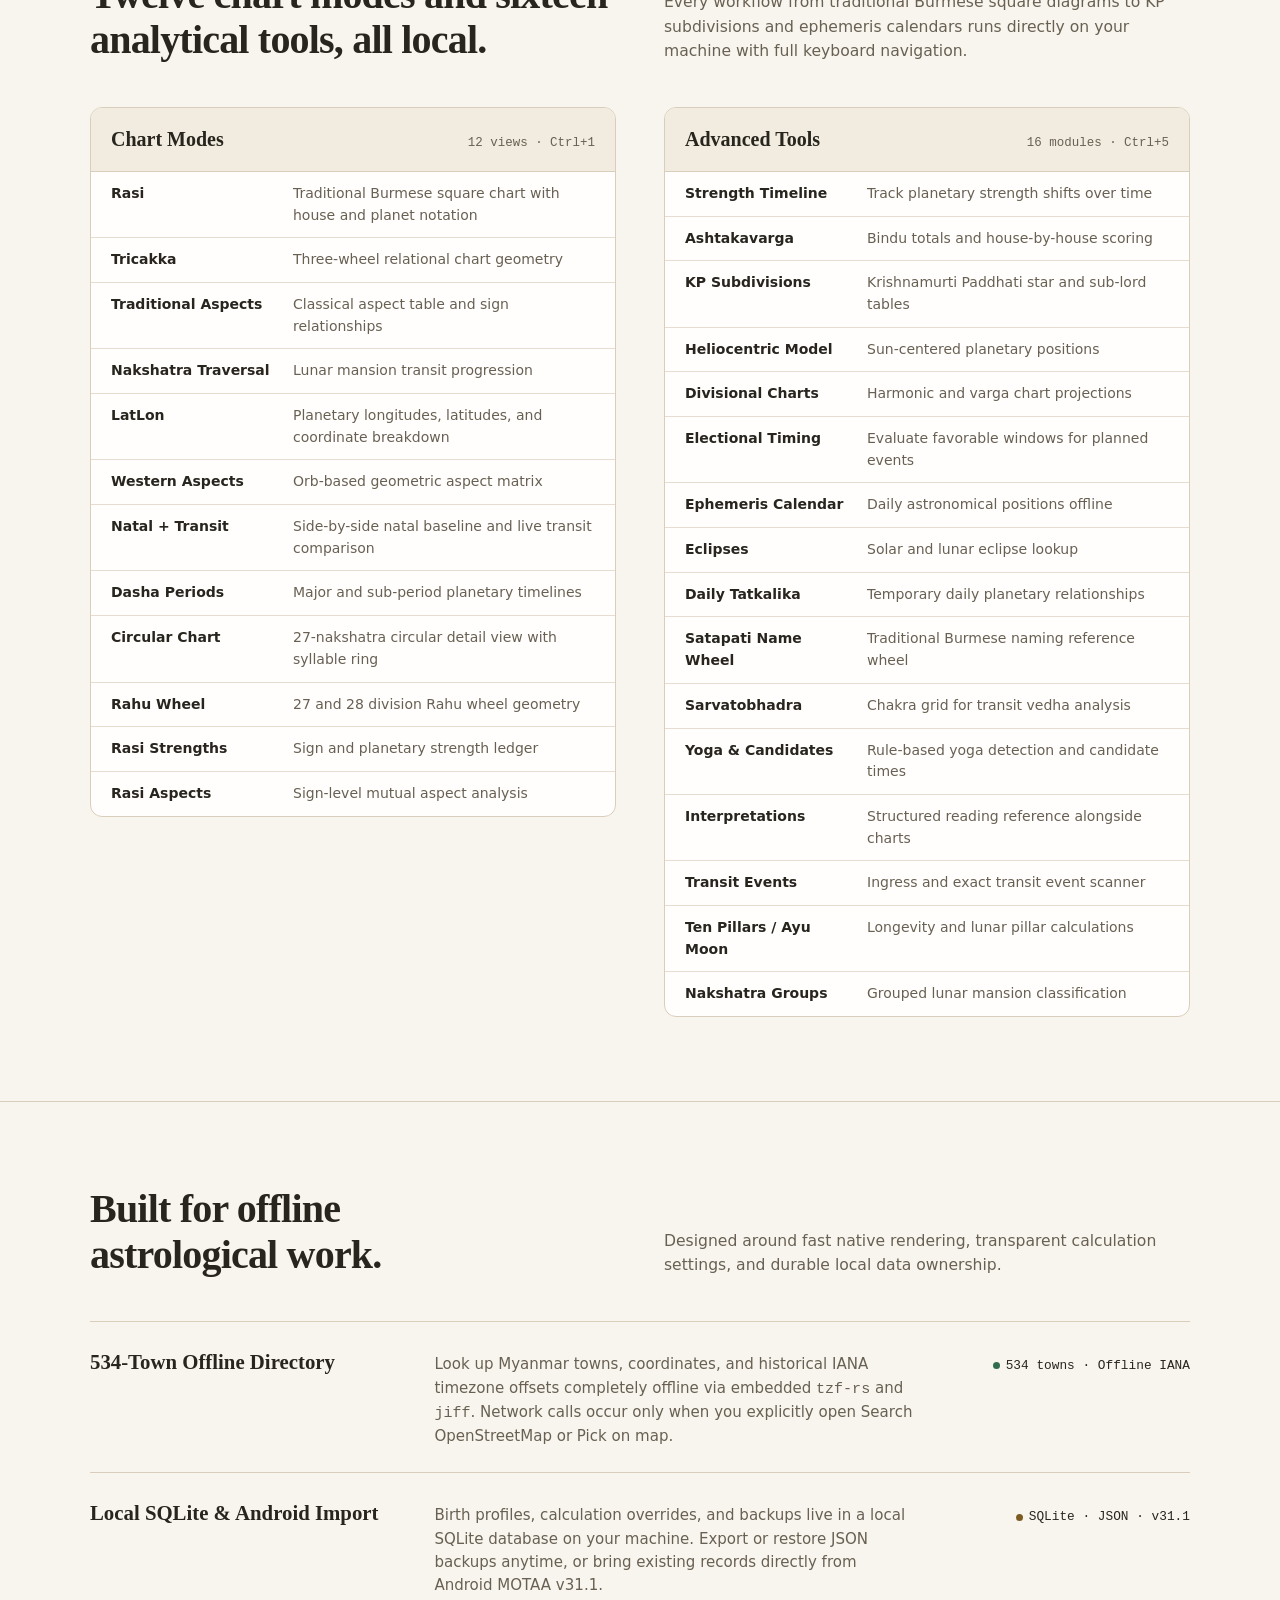
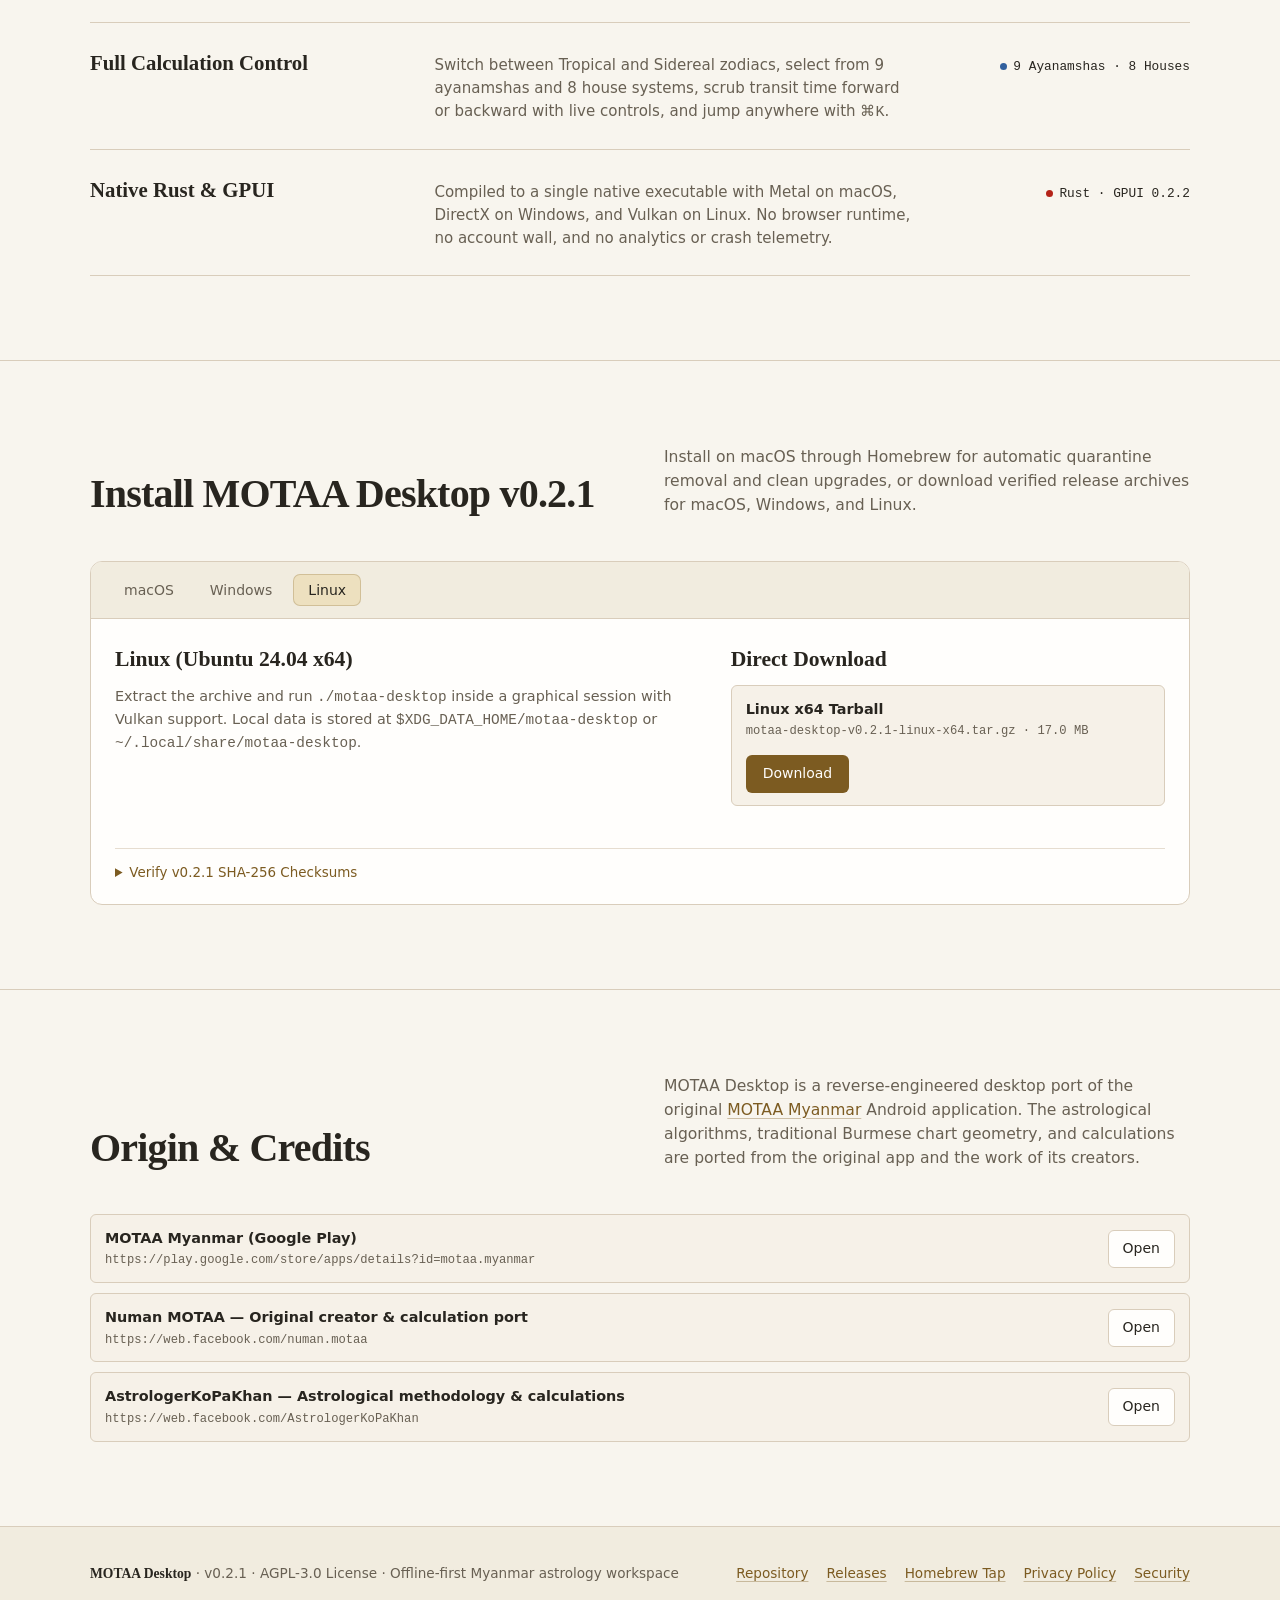
==== commit 739cfcf4: "chore(release): bump to v0.2.6 with Zata Matrix brand identity" ====
--- a/site/index.html
+++ b/site/index.html
@@ -8,6 +8,7 @@
   <meta property="og:title" content="MOTAA Desktop — Offline-First Myanmar Astrology Workspace">
   <meta property="og:description" content="Traditional Burmese chart geometry, 12 chart modes, 16 advanced tools, and a 534-town offline Myanmar directory in a native Rust and GPUI app.">
   <meta property="og:type" content="website">
+  <link rel="icon" type="image/svg+xml" href="assets/motaa-mark-mono.svg">
   <link rel="icon" type="image/png" href="assets/app-icon-256.png">
   <link rel="stylesheet" href="styles.css">
 </head>
